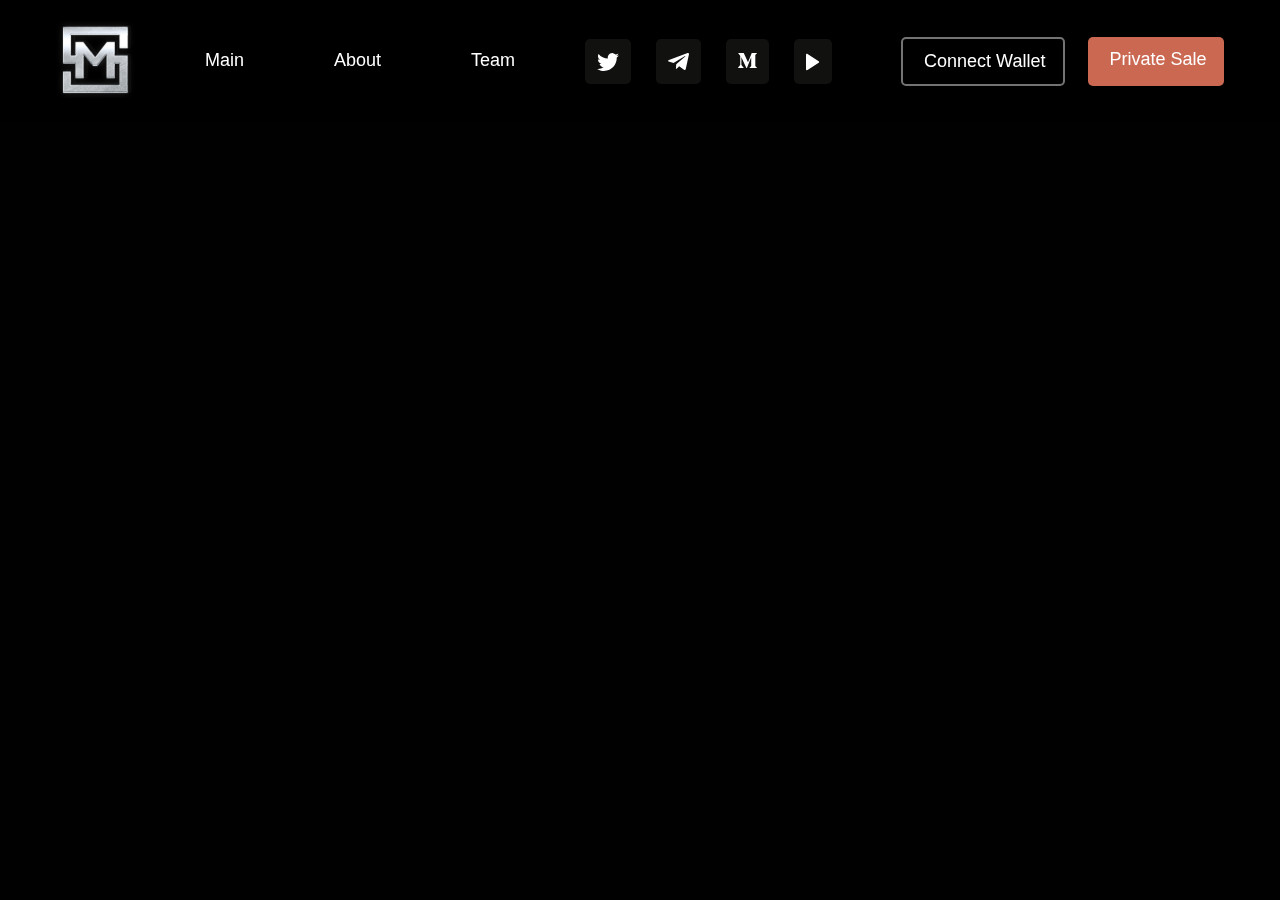
==== pages/sale.html @ 18396206 "second-section-finished" ====
<!DOCTYPE html>
<html lang='en'>
    <head>
        <meta charset='UTF-8'>
        <meta http-equiv='X-UA-Compatible' ,content='IE=edge'>
        <meta name='viewport' content='width=device-width, initial-scale=1.0'>
        <link rel='stylesheet' href='../css/main.css'>
        <link rel='apple-touch-icon' sizes='180x180' href='../img/favicon/apple-touch-icon.png'>
        <link rel='icon' type='image/png' sizes='32x32' href='../img/favicon/favicon-32x32.png'>
        <link rel='icon' type='image/png' sizes='16x16' href='../img/favicon/favicon-16x16.png'>
        <link rel='manifest' href='../img/favicon/site.webmanifest'>
        <link rel='mask-icon' href='../img/favicon/safari-pinned-tab.svg' color='#5bbad5'>
        <meta name='msapplication-TileColor' content='#2b5797'>
        <meta name='theme-color' content='#ffffff'>
        <link rel='preconnect' href='https://fonts.googleapis.com'>
        <link rel='preconnect' href='https://fonts.gstatic.com' crossorigin>
        <title>Webmaster</title>
    </head>

    <body>


        <div class="nav_wrapper ">
            <nav class="container">
                <div class="logo">
                    <img src="../img/Header/logo.svg" alt="">
                </div>
                <div class="links">
                    <a href="../index.html">Main</a>
                    <a href="#">About</a>
                    <a href="team.html">Team</a>
                </div>
        
        
                <div class="followers">
                    <div class="followers_item">
                        <img class="hover_hidden" src="../img/Header/twitter.svg" alt="">
                        <img class="hover_block" src="../img/Header/twitter_gold.svg" alt="">
                    </div>
                    <div class="followers_item">
                        <img class="hover_hidden" src="../img/Header/telegram.svg" alt="">
                        <img class="hover_block" src="img/Header/telegram_gold.svg" alt="">
                    </div>
                    <div class="followers_item">
                        <img class="hover_hidden" src="../img/Header/m_icon.svg" alt="">
                        <img class="hover_block" src="../img/Header/m_icon_gold.svg" alt="">
                    </div>
                    <div class="followers_item">
                        <img class="hover_hidden" src="../img/Header/youtube.svg" alt="">
                        <img class="hover_block" src="../img/Header/youtube_gold.svg" alt="">
                    </div>
                </div>
                <div class="buttons">
                    <div class="btn1 btn">Connect Wallet</div>
                    <div class="btn2 btn">Private Sale</div>
                </div>
            </nav>
            <div class="links_mobile">
                <a href="../index.html">Main</a>
                <a href="#">About</a>
                <a href="team.html">Team</a>
            </div>
        </div>






        <script src='../js/script.js'></script>
    </body>
</html>
---- css/main.css ----
@charset "UTF-8";
@media (max-width: 439.98px) {
  .followers {
    -webkit-box-ordinal-group: 1 !important;
        -ms-flex-order: 0 !important;
            order: 0 !important;
  }
  .buttons {
    -webkit-box-ordinal-group: 2 !important;
        -ms-flex-order: 1 !important;
            order: 1 !important;
    width: 100%;
  }
  .buttons .btn {
    width: 100%;
  }
  nav {
    gap: 5px;
    -ms-flex-wrap: wrap !important;
        flex-wrap: wrap !important;
    -webkit-box-pack: center !important;
        -ms-flex-pack: center !important;
            justify-content: center !important;
  }
  nav .buttons .btn {
    font-size: 18px !important;
  }
  .followers .followers_item {
    width: auto !important;
    height: auto !important;
  }
  .logo {
    width: 59px !important;
    margin-right: 5%;
    height: auto !important;
  }
  .nav_wrapper {
    background: none !important;
    -webkit-backdrop-filter: none !important;
    backdrop-filter: none !important;
  }
  header {
    background: url(../img/Header/mobile_intro.png) !important;
    background-repeat: no-repeat !important;
    background-size: cover;
    background-position: center;
    -webkit-box-shadow: none !important;
            box-shadow: none !important;
  }
}
@media (max-height: 799.98px) {
  header {
    height: 400vh !important;
  }
}
@media (min-width: 320px) and (max-width: 575.98px) {
  nav {
    padding: 0 15px !important;
  }
  nav .logo {
    width: 38px;
    height: 42px;
    min-width: 38px;
    min-height: 42px;
    -webkit-box-ordinal-group: 0;
        -ms-flex-order: -1;
            order: -1;
  }
  nav .logo img {
    width: 100%;
    height: 100%;
  }
  nav .followers {
    -webkit-box-ordinal-group: 2;
        -ms-flex-order: 1;
            order: 1;
    gap: 10px !important;
  }
  nav .buttons {
    -webkit-box-ordinal-group: 1;
        -ms-flex-order: 0;
            order: 0;
    gap: 5px !important;
  }
  nav .buttons .btn {
    font-size: 12px;
    padding: 6px 3px 6px 6px !important;
  }
  .links_mobile {
    margin-top: 13px;
    padding: 14px 0 0;
    -ms-flex-pack: distribute;
        justify-content: space-around;
  }
  .links_mobile a {
    font-size: 25px !important;
  }
  .links_mobile a::after {
    margin-top: 12px !important;
  }
  .header_info_wrapper {
    text-align: center !important;
    margin-top: 61px !important;
    padding: 0 23px;
  }
  .header_info_wrapper .header_info_title {
    max-width: 545px;
    margin: auto;
  }
  .header_info_wrapper .header_info_title img {
    width: 100%;
  }
  .header_info_wrapper .header_info_btns {
    -webkit-box-pack: center;
        -ms-flex-pack: center;
            justify-content: center;
    -ms-flex-wrap: wrap;
        flex-wrap: wrap;
    gap: 15px;
  }
  .header_info_wrapper .header_info_btns .buttons {
    width: 100%;
  }
  .header_info_wrapper .header_info_btns .buttons .btn1 {
    padding: 9px 18px 10px 21px;
    width: 100%;
  }
  .header_info_wrapper .header_info_btns .product {
    display: -webkit-box;
    display: -ms-flexbox;
    display: flex;
    -webkit-box-pack: center;
        -ms-flex-pack: center;
            justify-content: center;
    width: 100%;
  }
  .personal_icon {
    display: -webkit-inline-box;
    display: -ms-inline-flexbox;
    display: inline-flex;
    -webkit-box-orient: vertical;
    -webkit-box-direction: normal;
        -ms-flex-direction: column;
            flex-direction: column;
    font-size: 16px !important;
    gap: 20px;
  }
  .personal_icon li {
    display: -webkit-inline-box;
    display: -ms-inline-flexbox;
    display: inline-flex;
    -webkit-box-align: start !important;
        -ms-flex-align: start !important;
            align-items: flex-start !important;
    gap: 19px;
    text-align: left;
  }
}
@media (min-width: 576px) and (max-width: 767.98px) {
  nav {
    padding: 0 15px !important;
    -ms-flex-pack: distribute !important;
        justify-content: space-around !important;
  }
  nav .logo {
    width: 38px;
    height: 42px;
    -webkit-box-ordinal-group: 0;
        -ms-flex-order: -1;
            order: -1;
  }
  nav .logo img {
    width: 100%;
    height: 100%;
  }
  nav .followers {
    -webkit-box-ordinal-group: 2 !important;
        -ms-flex-order: 1 !important;
            order: 1 !important;
    gap: 0 !important;
  }
  nav .buttons {
    -webkit-box-ordinal-group: 1 !important;
        -ms-flex-order: 0 !important;
            order: 0 !important;
  }
  nav .buttons .btn {
    padding: 6px 3px 6px 6px !important;
  }
  .links_mobile {
    margin-top: 13px;
    padding: 14px 0 0;
    -ms-flex-pack: distribute;
        justify-content: space-around;
  }
  .links_mobile a {
    font-size: 25px !important;
  }
  .links_mobile a::after {
    margin-top: 12px !important;
  }
  .header_info_wrapper {
    text-align: center !important;
    margin-top: 61px !important;
    padding: 0 23px;
  }
  .header_info_wrapper .header_info_title {
    max-width: 545px;
    margin: auto;
  }
  .header_info_wrapper .header_info_title img {
    width: 100%;
  }
  .header_info_wrapper .header_info_btns {
    -webkit-box-pack: center;
        -ms-flex-pack: center;
            justify-content: center;
  }
  .personal_icon {
    display: -webkit-inline-box;
    display: -ms-inline-flexbox;
    display: inline-flex;
    -webkit-box-orient: vertical;
    -webkit-box-direction: normal;
        -ms-flex-direction: column;
            flex-direction: column;
  }
  .personal_icon li {
    list-style: none;
    /* justify-content: center; */
    display: -webkit-inline-box;
    display: -ms-inline-flexbox;
    display: inline-flex;
    -webkit-box-align: center;
        -ms-flex-align: center;
            align-items: center;
    gap: 19px;
  }
}
@media (min-width: 768px) and (max-width: 991.98px) {
  nav {
    padding: 0 3% !important;
  }
  nav .logo {
    -webkit-box-ordinal-group: 0;
        -ms-flex-order: -1;
            order: -1;
  }
  nav .followers {
    -webkit-box-ordinal-group: 2 !important;
        -ms-flex-order: 1 !important;
            order: 1 !important;
  }
  nav .buttons {
    -webkit-box-ordinal-group: 1 !important;
        -ms-flex-order: 0 !important;
            order: 0 !important;
  }
  .links_mobile {
    margin-top: 13px;
    padding: 14px 0 0;
    -ms-flex-pack: distribute;
        justify-content: space-around;
  }
  .links_mobile a {
    font-size: 25px !important;
  }
  .links_mobile a::after {
    margin-top: 12px !important;
  }
  .header_info_wrapper {
    text-align: center !important;
    margin-top: 61px !important;
  }
  .header_info_wrapper .header_info_title {
    max-width: 545px;
    margin: auto;
  }
  .header_info_wrapper .header_info_title img {
    width: 100%;
  }
  .header_info_wrapper .header_info_btns {
    -webkit-box-pack: center;
        -ms-flex-pack: center;
            justify-content: center;
  }
  .personal_icon {
    display: -webkit-inline-box;
    display: -ms-inline-flexbox;
    display: inline-flex;
    -webkit-box-orient: vertical;
    -webkit-box-direction: normal;
        -ms-flex-direction: column;
            flex-direction: column;
  }
  .personal_icon li {
    list-style: none;
    /* justify-content: center; */
    display: -webkit-inline-box;
    display: -ms-inline-flexbox;
    display: inline-flex;
    -webkit-box-align: center;
        -ms-flex-align: center;
            align-items: center;
    gap: 19px;
  }
}
@media (min-width: 992px) and (max-width: 1199.98px) {
  nav {
    padding: 0 3% !important;
  }
  .links {
    display: -webkit-box !important;
    display: -ms-flexbox !important;
    display: flex !important;
    gap: 40px;
  }
  .links_mobile {
    display: none !important;
  }
  .links_mobile {
    border: none !important;
  }
  .header_info_wrapper {
    text-align: center !important;
  }
  .header_info_wrapper .header_info_btns {
    -webkit-box-pack: center;
        -ms-flex-pack: center;
            justify-content: center;
  }
  .personal_icon {
    display: -webkit-inline-box;
    display: -ms-inline-flexbox;
    display: inline-flex;
    -webkit-box-orient: vertical;
    -webkit-box-direction: normal;
        -ms-flex-direction: column;
            flex-direction: column;
  }
  .personal_icon li {
    list-style: none;
    /* justify-content: center; */
    display: -webkit-inline-box;
    display: -ms-inline-flexbox;
    display: inline-flex;
    -webkit-box-align: center;
        -ms-flex-align: center;
            align-items: center;
    gap: 19px;
  }
}
@media (min-width: 1200px) and (max-width: 1399.98px) {
  .links {
    display: -webkit-box !important;
    display: -ms-flexbox !important;
    display: flex !important;
    gap: 90px;
  }
  .links_mobile {
    display: none !important;
  }
  .links_mobile {
    border: none !important;
  }
}
@media (min-width: 1400px) {
  .links {
    display: -webkit-box !important;
    display: -ms-flexbox !important;
    display: flex !important;
    gap: 90px;
  }
  .links_mobile {
    display: none !important;
  }
  .links_mobile {
    border: none !important;
  }
}
@media (min-width: 320px) and (max-width: 575.98px) {
  .first_video_wrapper {
    padding: 0 5%;
  }
  .first_video_title_icons {
    -ms-flex-wrap: wrap;
        flex-wrap: wrap;
    gap: 100px;
  }
}
@media (min-width: 576px) and (max-width: 767.98px) {
  .first_video_wrapper {
    padding: 0 5%;
  }
  .first_video_title_icons {
    -ms-flex-wrap: wrap;
        flex-wrap: wrap;
    gap: 100px;
  }
}
@media (min-width: 768px) and (max-width: 991.98px) {
  .first_video_wrapper {
    padding: 0 5%;
  }
}
@media (min-width: 992px) and (max-width: 1199.98px) {
  .first_video_wrapper {
    padding: 0 5%;
  }
}
html,
body,
div,
span,
applet,
object,
iframe,
h1,
h2,
h3,
h4,
h5,
h6,
p,
blockquote,
pre,
a,
abbr,
acronym,
address,
big,
cite,
code,
del,
dfn,
em,
img,
ins,
kbd,
q,
s,
samp,
small,
strike,
strong,
sub,
sup,
tt,
var,
b,
u,
i,
center,
dl,
dt,
dd,
ol,
ul,
li,
fieldset,
form,
label,
legend,
table,
caption,
tbody,
tfoot,
thead,
tr,
th,
td,
article,
aside,
canvas,
details,
embed,
figure,
figcaption,
footer,
header,
hgroup,
menu,
nav,
output,
ruby,
section,
summary,
time,
mark,
audio,
video {
  margin: 0;
  padding: 0;
  border: 0;
  font-size: 100%;
  font: inherit;
  vertical-align: baseline;
}

/* HTML5 display-role reset for older browsers */
article,
aside,
details,
figcaption,
figure,
footer,
header,
hgroup,
menu,
nav,
section {
  display: block;
}

ol,
ul {
  list-style: none;
}

blockquote,
q {
  quotes: none;
}

blockquote:before,
blockquote:after,
q:before,
q:after {
  content: "";
  content: none;
}

table {
  border-collapse: collapse;
  border-spacing: 0;
}

* {
  -webkit-box-sizing: border-box;
          box-sizing: border-box;
}

body {
  line-height: 1;
  font-family: "Jost", sans-serif;
  background: #010101;
}

.container {
  width: 100%;
  max-width: 1169px;
  margin: auto;
}

header {
  background-image: url(../img/Header/intro_bg.png);
  background-repeat: no-repeat;
  background-size: cover;
  background-position: center;
  height: 110vh;
  max-height: 1080px;
  position: relative;
  -webkit-box-shadow: 0px -130px 100px 250px rgba(0, 0, 0, 0.91) inset;
          box-shadow: 0px -130px 100px 250px rgba(0, 0, 0, 0.91) inset;
}

.nav_wrapper {
  background: -webkit-gradient(linear, left bottom, left top, color-stop(25.63%, rgba(0, 0, 0, 0.47)), color-stop(117.23%, rgba(0, 0, 0, 0)));
  background: linear-gradient(0deg, rgba(0, 0, 0, 0.47) 25.63%, rgba(0, 0, 0, 0) 117.23%);
  -webkit-backdrop-filter: blur(12px);
  backdrop-filter: blur(12px);
  padding: 21px 0;
  width: 100%;
}

nav {
  display: -webkit-box;
  display: -ms-flexbox;
  display: flex;
  -webkit-box-align: center;
      -ms-flex-align: center;
          align-items: center;
  -webkit-box-pack: justify;
      -ms-flex-pack: justify;
          justify-content: space-between;
}

.followers_item {
  padding: 14px 12px 10px;
  background: #111110;
  border-radius: 5px;
  -webkit-transition: 0.25s;
  transition: 0.25s;
  cursor: pointer;
}
.followers_item .hover_block {
  display: none;
}
.followers_item:hover {
  background: #fff;
}
.followers_item:hover .hover_hidden {
  display: none;
}
.followers_item:hover .hover_block {
  display: block;
}

.followers {
  display: -webkit-box;
  display: -ms-flexbox;
  display: flex;
  gap: 25px;
}

.buttons {
  display: -webkit-box;
  display: -ms-flexbox;
  display: flex;
  gap: 23px;
}
.buttons .btn {
  font-weight: 500;
  font-size: 18px;
  line-height: 26px;
  color: #ffffff;
  text-align: center;
  cursor: pointer;
  padding: 9px 18px 10px 21px;
}
.buttons .btn1 {
  border: 2px solid rgba(255, 255, 255, 0.45);
  border-radius: 5px;
  -webkit-transition: 0.5s;
  transition: 0.5s;
}
.buttons .btn1:hover {
  border: 2px solid rgb(255, 255, 255);
  color: rgba(255, 255, 255, 0.9);
}
.buttons .btn2 {
  background: #ca6852;
  border-radius: 5px;
  -webkit-transition: 0.5s;
  transition: 0.5s;
}
.buttons .btn2:hover {
  background: #935243;
}

.links a,
.links_mobile a {
  text-decoration: none; /*Убираем стандартное подчёркивание ссылки если оно ещё не убрано*/
  display: inline-block; /*делаем чтобы наша ссылка из строчного элемента превратилась в строчно-блочный*/
  line-height: 1; /*Задаём высоту строки (можно в пикселях)*/
  font-weight: 500;
  font-size: 18px;
  line-height: 26px;
  color: #ffffff;
  cursor: pointer;
}
.links a::after,
.links_mobile a::after {
  display: block; /*превращаем его в блочный элемент*/
  content: ""; /*контента в данном блоке не будет поэтому в кавычках ничего не ставим*/
  height: 3px; /*задаём высоту линии*/
  width: 0%; /*задаём начальную ширину элемента (линии)*/
  background: rgba(255, 255, 255, 0.61);
  border-radius: 16px; /*цвет фона элемента*/
  -webkit-transition: width 0.2s ease-in-out;
  transition: width 0.2s ease-in-out; /*данное свойство отвечает за плавное изменение ширины. Здесь можно задать время анимации в секундах (в данном случае задано 0.4 секунды)*/
}
.links a:hover::after,
.links_mobile a:hover::after {
  width: 100%;
}
.links a:hover,
.links_mobile a:hover {
  color: goldenrod;
  -webkit-transition: 0.5s;
  transition: 0.5s;
}

.links {
  display: none;
}

.links_mobile {
  display: -webkit-box;
  display: -ms-flexbox;
  display: flex;
  border-top: 1px solid #4b4948;
}

.header_wrapper {
  z-index: 11;
}

.header_info_wrapper {
  text-align: left;
  margin-top: 232px;
}
.header_info_wrapper ul {
  font-weight: 600;
  font-size: 27.8383px;
  line-height: 196.5%;
  text-transform: uppercase;
  color: rgba(255, 255, 255, 0.68);
  margin: 48px 0;
}

.d_flex {
  display: -webkit-box;
  display: -ms-flexbox;
  display: flex;
}

.personal_icon li {
  list-style: none;
  display: -webkit-box;
  display: -ms-flexbox;
  display: flex;
  -webkit-box-align: center;
      -ms-flex-align: center;
          align-items: center;
  gap: 19px;
}
.personal_icon li::before {
  content: "";
  width: 34px;
  height: 34px;
  display: inline-block;
  background: url(../img/Header/icon_crosshair.svg);
}

.header_info_btns {
  display: -webkit-box;
  display: -ms-flexbox;
  display: flex;
  gap: 45px;
  -webkit-box-pack: start;
      -ms-flex-pack: start;
          justify-content: start;
}
.header_info_btns .btn1 {
  padding-right: 60px;
  padding-left: 60px;
  font-weight: 700;
  font-size: 22.2603px;
  line-height: 32px;
  text-transform: uppercase;
  color: #c4c4c4;
}
.header_info_btns .product {
  width: 265px;
  padding: 9px;
  font-weight: 700;
  font-size: 22px;
  line-height: 32px;
  color: #774200;
}

.product {
  border-radius: 7.15189px;
  border: 1.78082px solid #fff61b;
  -webkit-box-shadow: 0px 3px 100px -28px rgba(255, 246, 27, 0.7);
          box-shadow: 0px 3px 100px -28px rgba(255, 246, 27, 0.7);
  overflow-x: hidden;
  position: relative;
  background: -webkit-gradient(linear, left top, left bottom, from(#ffa12a), to(#feef6d));
  background: linear-gradient(180deg, #ffa12a 0%, #feef6d 100%);
  float: left;
  -webkit-box-shadow: -6px -4px 46px 12px rgba(255, 161, 42, 0.6);
          box-shadow: -6px -4px 46px 12px rgba(255, 161, 42, 0.6);
}
.product img {
  display: block;
  position: relative;
}
.product .prodact_text {
  font-weight: 700;
  text-transform: uppercase;
  text-align: center;
  -webkit-transition: 0.5s;
  transition: 0.5s;
  color: #774200;
}
@-webkit-keyframes barberpole {
  from {
    background-position: 0 0;
  }
  to {
    background-position: 10000px 30px;
  }
}
@keyframes barberpole {
  from {
    background-position: 0 0;
  }
  to {
    background-position: 10000px 30px;
  }
}
.product:hover .product-hover {
  -webkit-animation: barberpole 180s linear infinite;
  animation: barberpole 180s linear infinite;
  -webkit-animation-direction: alternate;
  animation-direction: alternate;
}

.product-hover {
  position: absolute;
  top: 0;
  left: 0;
  right: 0;
  cursor: pointer;
  bottom: 0;
  opacity: 1;
  -webkit-transition: opacity 0.3s ease;
  transition: opacity 0.3s ease;
  background-size: 100px 100px;
  background-image: linear-gradient(-45deg, rgba(0, 0, 0, 0.07) 25%, transparent 25%, transparent 50%, rgba(0, 0, 0, 0.07) 50%, rgba(0, 0, 0, 0.07) 75%, transparent 75%);
}

.first_video {
  background: linear-gradient(180.41deg, #000000 4.14%, rgba(0, 0, 0, 0.26) 19.52%, rgba(0, 0, 0, 0) 49.74%, rgba(0, 0, 0, 0) 76.71%, rgba(0, 0, 0, 0) 94.41%), linear-gradient(90.11deg, rgba(0, 0, 0, 0.9) 1.75%, rgba(0, 0, 0, 0.234) 18.47%, rgba(0, 0, 0, 0) 51.34%, rgba(0, 0, 0, 0.234) 80.65%, rgba(0, 0, 0, 0.9) 99.9%), url(../img/Second_section/background.png);
}

.first_video_title_icons {
  -webkit-box-align: center;
      -ms-flex-align: center;
          align-items: center;
  -ms-flex-pack: distribute;
      justify-content: space-around;
}

.first_video_title_icon_item {
  text-align: center;
}
.first_video_title_icon_item .first_video_title_icon_item_title {
  font-weight: 600;
  font-size: 30px;
  line-height: 196.5%;
  text-transform: uppercase;
  background: -webkit-gradient(linear, left top, left bottom, from(#FFA12A), to(#FEEF6D)), rgba(255, 255, 255, 0.68);
  background: linear-gradient(180deg, #FFA12A 0%, #FEEF6D 100%), rgba(255, 255, 255, 0.68);
  -webkit-background-clip: text;
  -webkit-text-fill-color: transparent;
  background-clip: text;
  text-fill-color: transparent;
}

.first_video_img {
  margin-top: 40px;
}
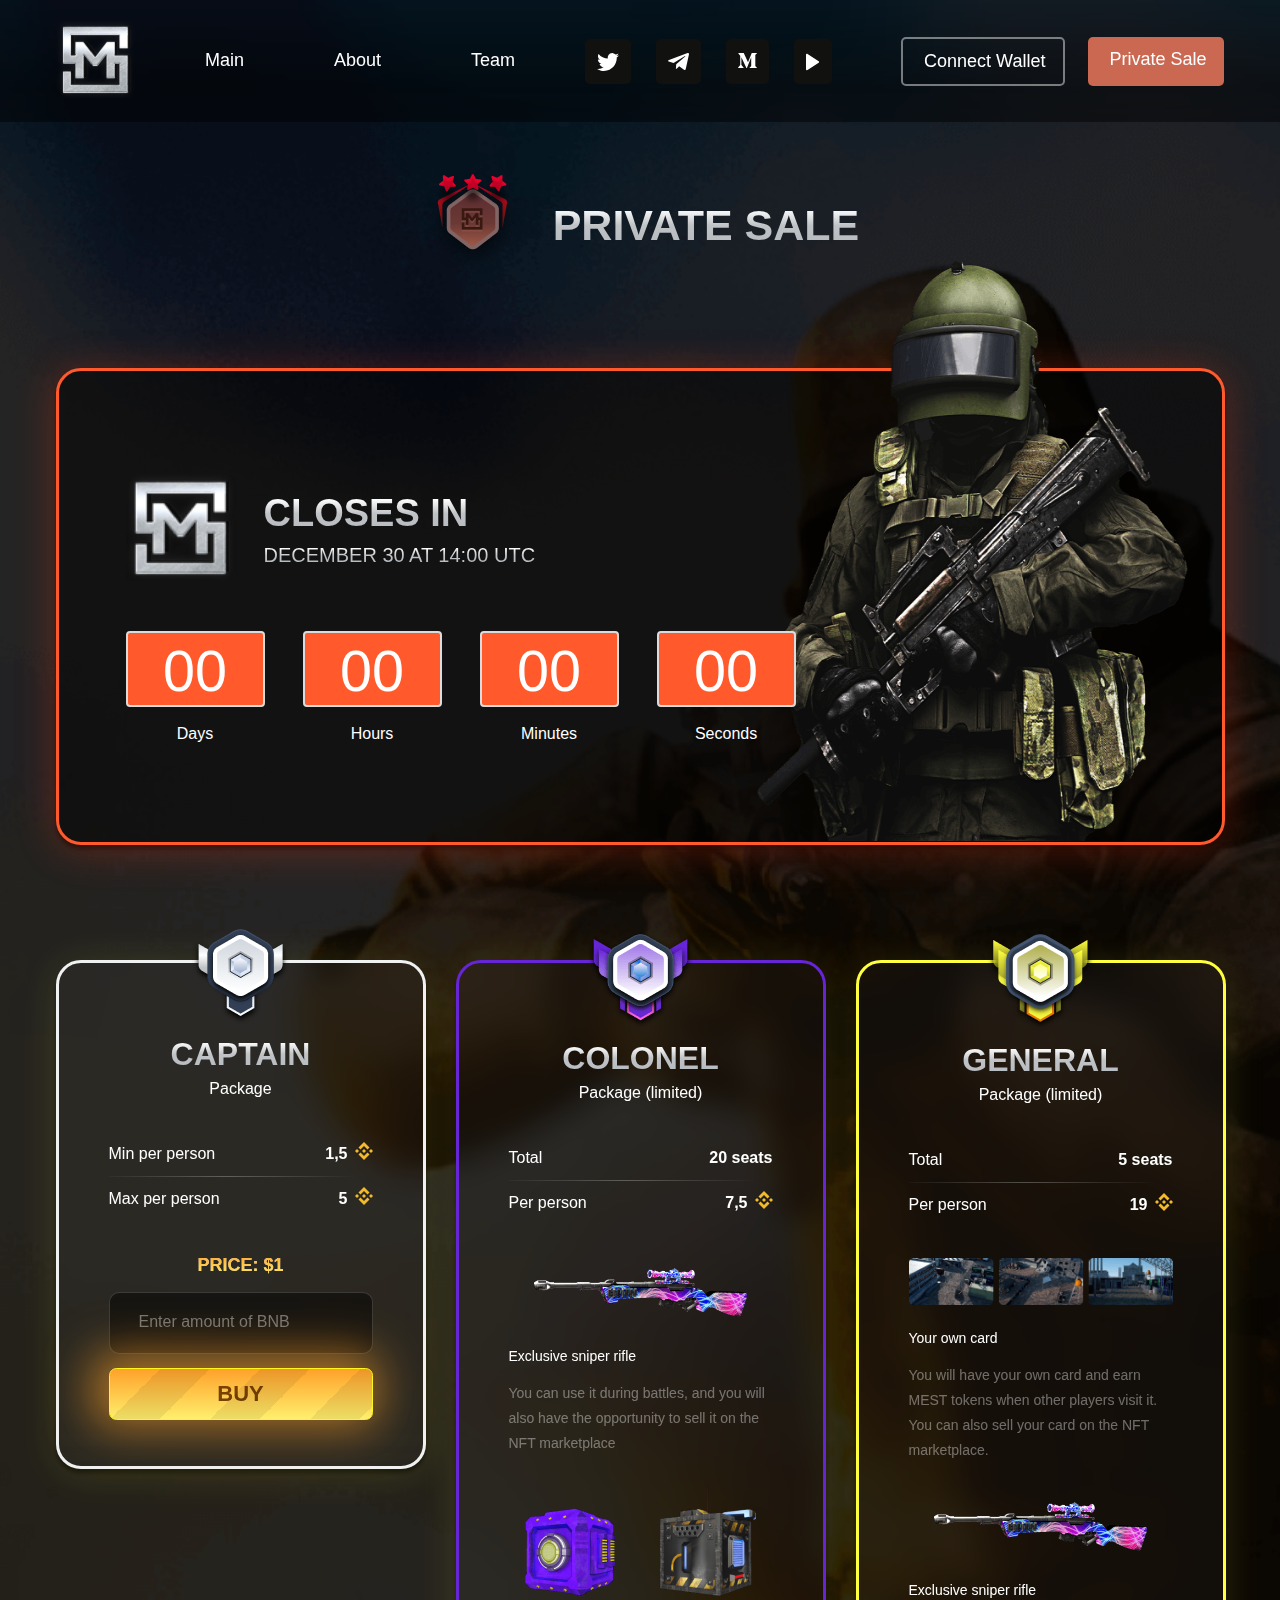
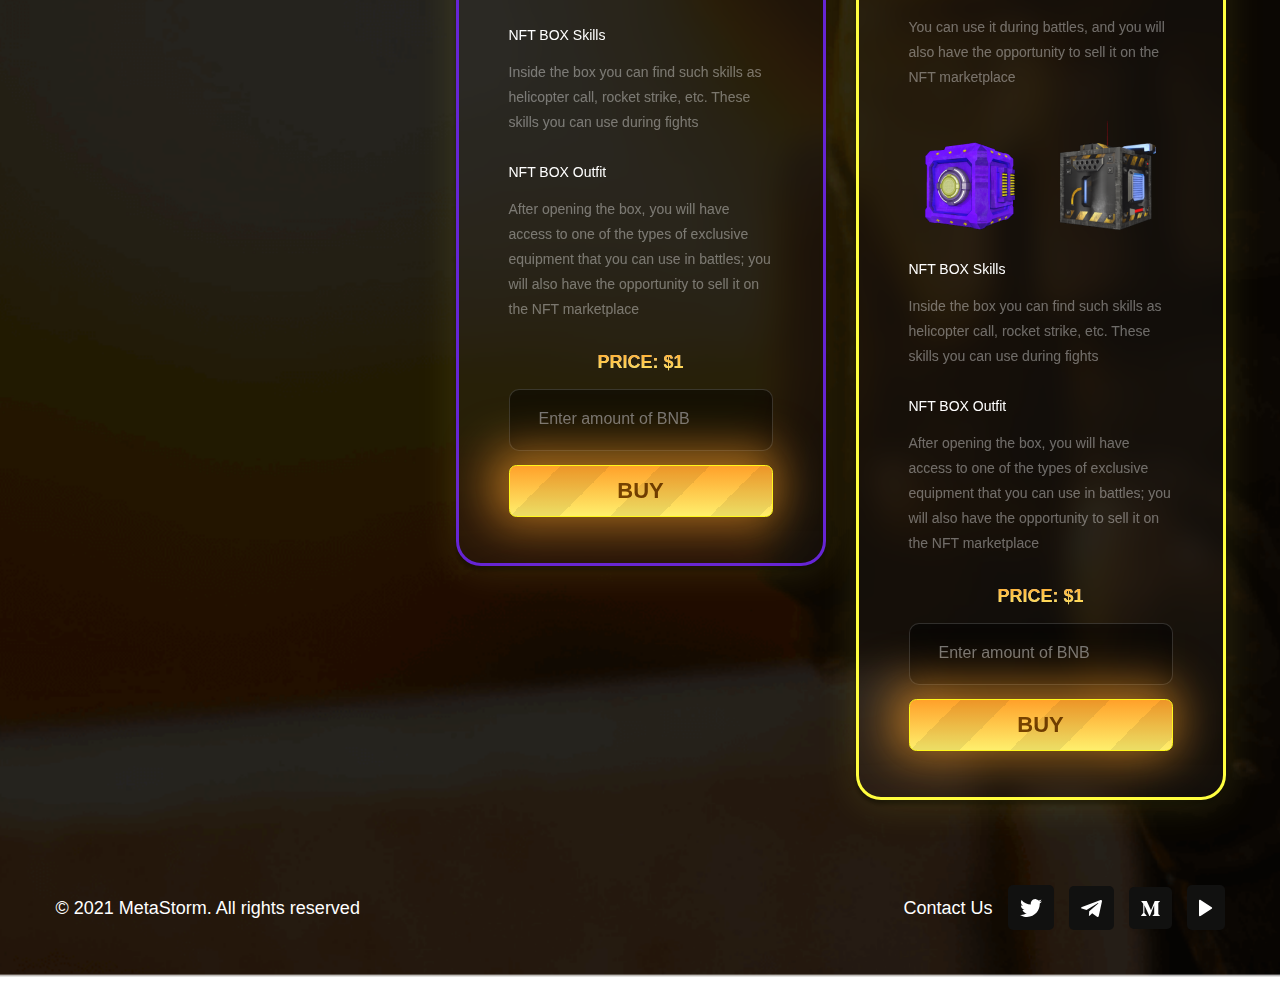
==== commit 3b922d4c: "penultimate download" ====
--- a/pages/sale.html
+++ b/pages/sale.html
@@ -1,72 +1,338 @@
 <!DOCTYPE html>
 <html lang='en'>
-    <head>
-        <meta charset='UTF-8'>
-        <meta http-equiv='X-UA-Compatible' ,content='IE=edge'>
-        <meta name='viewport' content='width=device-width, initial-scale=1.0'>
-        <link rel='stylesheet' href='../css/main.css'>
-        <link rel='apple-touch-icon' sizes='180x180' href='../img/favicon/apple-touch-icon.png'>
-        <link rel='icon' type='image/png' sizes='32x32' href='../img/favicon/favicon-32x32.png'>
-        <link rel='icon' type='image/png' sizes='16x16' href='../img/favicon/favicon-16x16.png'>
-        <link rel='manifest' href='../img/favicon/site.webmanifest'>
-        <link rel='mask-icon' href='../img/favicon/safari-pinned-tab.svg' color='#5bbad5'>
-        <meta name='msapplication-TileColor' content='#2b5797'>
-        <meta name='theme-color' content='#ffffff'>
-        <link rel='preconnect' href='https://fonts.googleapis.com'>
-        <link rel='preconnect' href='https://fonts.gstatic.com' crossorigin>
-        <title>Webmaster</title>
-    </head>
-
-    <body>
-
-
-        <div class="nav_wrapper ">
-            <nav class="container">
-                <div class="logo">
-                    <img src="../img/Header/logo.svg" alt="">
-                </div>
-                <div class="links">
-                    <a href="../index.html">Main</a>
-                    <a href="#">About</a>
-                    <a href="team.html">Team</a>
-                </div>
-        
-        
-                <div class="followers">
-                    <div class="followers_item">
-                        <img class="hover_hidden" src="../img/Header/twitter.svg" alt="">
-                        <img class="hover_block" src="../img/Header/twitter_gold.svg" alt="">
-                    </div>
-                    <div class="followers_item">
-                        <img class="hover_hidden" src="../img/Header/telegram.svg" alt="">
-                        <img class="hover_block" src="img/Header/telegram_gold.svg" alt="">
-                    </div>
-                    <div class="followers_item">
-                        <img class="hover_hidden" src="../img/Header/m_icon.svg" alt="">
-                        <img class="hover_block" src="../img/Header/m_icon_gold.svg" alt="">
-                    </div>
-                    <div class="followers_item">
-                        <img class="hover_hidden" src="../img/Header/youtube.svg" alt="">
-                        <img class="hover_block" src="../img/Header/youtube_gold.svg" alt="">
-                    </div>
-                </div>
-                <div class="buttons">
-                    <div class="btn1 btn">Connect Wallet</div>
-                    <div class="btn2 btn">Private Sale</div>
-                </div>
-            </nav>
-            <div class="links_mobile">
+
+<head>
+    <meta charset='UTF-8'>
+    <meta http-equiv='X-UA-Compatible' ,content='IE=edge'>
+    <meta name='viewport' content='width=device-width, initial-scale=1.0'>
+    <link rel='stylesheet' href='../css/main.css'>
+    <link rel='apple-touch-icon' sizes='180x180' href='../img/favicon/apple-touch-icon.png'>
+    <link rel='icon' type='image/png' sizes='32x32' href='../img/favicon/favicon-32x32.png'>
+    <link rel='icon' type='image/png' sizes='16x16' href='../img/favicon/favicon-16x16.png'>
+    <link rel='manifest' href='../img/favicon/site.webmanifest'>
+    <link rel='mask-icon' href='../img/favicon/safari-pinned-tab.svg' color='#5bbad5'>
+    <meta name='msapplication-TileColor' content='#2b5797'>
+    <meta name='theme-color' content='#ffffff'>
+    <link rel='preconnect' href='https://fonts.googleapis.com'>
+    <link rel='preconnect' href='https://fonts.gstatic.com' crossorigin>
+    <title>Webmaster</title>
+</head>
+
+<body class="private_sale_body">
+
+
+    <div class="nav_wrapper ">
+        <nav class="container">
+            <div class="logo">
+                <img src="../img/Header/logo.svg" alt="">
+            </div>
+            <div class="links">
                 <a href="../index.html">Main</a>
                 <a href="#">About</a>
                 <a href="team.html">Team</a>
             </div>
-        </div>
-
-
-
-
-
-
-        <script src='../js/script.js'></script>
-    </body>
+
+
+            <div class="followers">
+                <div class="followers_item">
+                    <img class="hover_hidden" src="../img/Header/twitter.svg" alt="">
+                    <img class="hover_block" src="../img/Header/twitter_gold.svg" alt="">
+                </div>
+                <div class="followers_item">
+                    <img class="hover_hidden" src="../img/Header/telegram.svg" alt="">
+                    <img class="hover_block" src="../img/Header/telegram_gold.svg" alt="">
+                </div>
+                <div class="followers_item">
+                    <img class="hover_hidden" src="../img/Header/m_icon.svg" alt="">
+                    <img class="hover_block" src="../img/Header/m_icon_gold.svg" alt="">
+                </div>
+                <div class="followers_item">
+                    <img class="hover_hidden" src="../img/Header/youtube.svg" alt="">
+                    <img class="hover_block" src="../img/Header/youtube_gold.svg" alt="">
+                </div>
+            </div>
+            <div class="buttons">
+                <div class="btn1 btn">Connect Wallet</div>
+                <div class="btn2 btn">Private Sale</div>
+            </div>
+        </nav>
+        <div class="links_mobile">
+            <a href="../index.html">Main</a>
+            <a href="#">About</a>
+            <a href="team.html">Team</a>
+        </div>
+    </div>
+    <div class="full_team_logo_wrapper d_flex">
+        <div class="full_team_logo dnone">
+            <img src="../img/Page_Team/team_logo.png" alt="">
+        </div>
+        <div class="seventh_section_item_title">Private Sale</div>
+    </div>
+    <section class="timer_container container">
+        <div class="timer_wrapper container">
+            <div class="timer_info_wrapper" >
+                <div class="timer_info d_flex">
+                    <div class="timer_info_img">
+                        <img width="100%" src="../img/9_Part/vector.png" alt="">
+                    </div>
+                    <div class="timer_info_text">
+                        <div class="timer_info_text_title">Closes in</div>
+                        <div class="timer_info_text_subtitle">December 30 at 14:00 UTC</div>
+                    </div>
+                </div>
+                <div class="timer">
+                    <div class="timer__items">
+                        <div class="timer_item_container">
+                            <div class="timer__item timer__days" data-title="дней">987</div>
+                            <div class="timer__item_text">Days</div>
+                        </div>
+                        <div class="timer_item_container">
+                            <div class="timer__item timer__hours" data-title="часа">03</div>
+                            <div class="timer__item_text">Hours</div>
+                        </div>
+                        <div class="timer_item_container">
+                            <div class="timer__item timer__minutes" data-title="минут">39</div>
+                            <div class="timer__item_text">Minutes</div>
+                        </div>
+                        <div class="timer_item_container">
+                            <div class="timer__item timer__seconds" data-title="секунд">12</div>
+                            <div class="timer__item_text">Seconds</div>
+                        </div>
+                    </div>
+                </div>
+            </div>
+            <img class="big_img_solder dnone" src="../img/Page_Private_Sale/solder.png" alt="">
+            <img width="100%" class="m_img" src="../img/Page_Private_Sale/solder.png" alt="">
+        </div>
+    </section>
+
+    <section class="services">
+        <div class="services_wrapper container">
+            <div class="services_items d_flex">
+                <div class="services_item">
+                    <div class="services_item_container">
+                        <div class="services_item_logo">
+                            <img src="../img/Page_Private_Sale/Captain.png" alt="">
+                        </div>
+                        <div class="services_item_info">
+                            <div class="services_item_info_title">Captain</div>
+                            <div class="services_item_info_subtitle">Package </div>
+                        </div>
+                        <div class="services_item_services">
+                            <div class="services_item_services_item">
+                                <div class="services_item_services_item_text">Min per person</div>
+                                <div class="services_item_services_item_price_sum">
+                                    <span class="item_coin_text">1,5</span>
+                                    <span class="item_coin_img">
+                                        <img src="../img/Page_Private_Sale/item_coin.png" alt="">
+                                    </span>
+                                </div>
+                            </div>
+                            <div class="services_item_services_item">
+                                <div class="services_item_services_item_text">Max per person</div>
+                                <div class="services_item_services_item_price_sum">
+                                    <span class="item_coin_text">5</span>
+                                    <span class="item_coin_img">
+                                        <img src="../img/Page_Private_Sale/item_coin.png" alt="">
+                                    </span>
+                                </div>
+                            </div>
+                        </div>
+                        <div class="services_item_price">
+                            <div class="services_item_price_title">Price: $1</div>
+                            <input class="services_item_price_input" placeholder="Enter amount of BNB"></input>
+                            <div class="services_item_price_button">
+                                <div class="header_info_btns">
+                                    <div class="product">
+                                        <div class="product-hover"></div>
+                                        <div class="prodact_text">Buy</div>
+                                    </div>
+                                </div>
+                            </div>
+                        </div>
+                    </div>
+                </div>
+                <div class="services_item services_item_red">
+                    <div class="services_item_container">
+                        <div class="services_item_logo">
+                            <img src="../img/Page_Private_Sale/Colonel.png" alt="">
+                        </div>
+                        <div class="services_item_info">
+                            <div class="services_item_info_title">Colonel</div>
+                            <div class="services_item_info_subtitle">Package (limited)</div>
+                        </div>
+                        <div class="services_item_services">
+                            <div class="services_item_services_item">
+                                <div class="services_item_services_item_text">Total</div>
+                                <div class="services_item_services_item_price_sum">
+                                    <span class="item_coin_text">20 seats</span>
+                                    <!-- <span class="item_coin_img">
+                                        <img src="../img/Page_Private_Sale/item_coin.png" alt="">
+                                    </span> -->
+                                </div>
+                            </div>
+                            <div class="services_item_services_item">
+                                <div class="services_item_services_item_text">Per person</div>
+                                <div class="services_item_services_item_price_sum">
+                                    <span class="item_coin_text">7,5</span>
+                                    <span class="item_coin_img">
+                                        <img src="../img/Page_Private_Sale/item_coin.png" alt="">
+                                    </span>
+                                </div>
+                            </div>
+                        </div>
+                        <div class="services_item_desription">
+                            <div class="services_item_desription_img">
+                                <img src="../img/Page_Private_Sale/sniper_gun.png" alt="">
+                            </div>
+                            <div class="services_item_desription_title">Exclusive sniper rifle </div>
+                            <div class="services_item_desription_subtitle">You can use it during battles, and you will also have the opportunity to sell it on the NFT marketplace</div>
+                        </div>
+
+                        <div class="services_item_desription">
+                            <div class="services_item_desription_img_boxes">
+                                <div class="services_item_desription_img services_item_desription_first_box">
+                                    <img width="100%" src="../img/Page_Private_Sale/box_1.png" alt="">
+                                </div>
+                                <div class="services_item_desription_img ">
+                                    <img width="100%" src="../img/Page_Private_Sale/box_2.png" alt="">
+                                </div>
+                            </div>
+
+                            <div class="services_item_desription_title">NFT BOX Skills </div>
+                            <div class="services_item_desription_subtitle">Inside the box you can find such skills as helicopter call, rocket strike, etc. These skills you can use during fights</div>
+                        </div>
+
+                        <div class="services_item_desription">
+                            <div class="services_item_desription_title">NFT BOX Outfit</div>
+                            <div class="services_item_desription_subtitle">Аfter opening the box, you will have access to one of the types of exclusive equipment that you can use in battles; you will also have the opportunity to sell it on the NFT marketplace</div>
+                        </div>
+                        <div class="services_item_price">
+                            <div class="services_item_price_title">Price: $1</div>
+                            <input class="services_item_price_input" placeholder="Enter amount of BNB"></input>
+                            <div class="services_item_price_button">
+                                <div class="header_info_btns">
+                                    <div class="product">
+                                        <div class="product-hover"></div>
+                                        <div class="prodact_text">Buy</div>
+                                    </div>
+                                </div>
+                            </div>
+                        </div>
+                    </div>
+                </div>
+                <div class="services_item services_item_gold">
+                    <div class="services_item_container">
+                        <div class="services_item_logo">
+                            <img src="../img/Page_Private_Sale/General.png" alt="">
+                        </div>
+                        <div class="services_item_info">
+                            <div class="services_item_info_title">General</div>
+                            <div class="services_item_info_subtitle">Package (limited)</div>
+                        </div>
+                        <div class="services_item_services">
+                            <div class="services_item_services_item">
+                                <div class="services_item_services_item_text">Total</div>
+                                <div class="services_item_services_item_price_sum">
+                                    <span class="item_coin_text">5 seats</span>
+                                    <!-- <span class="item_coin_img">
+                                        <img src="../img/Page_Private_Sale/item_coin.png" alt="">
+                                    </span> -->
+                                </div>
+                            </div>
+                            <div class="services_item_services_item">
+                                <div class="services_item_services_item_text">Per person</div>
+                                <div class="services_item_services_item_price_sum">
+                                    <span class="item_coin_text">19</span>
+                                    <span class="item_coin_img">
+                                        <img src="../img/Page_Private_Sale/item_coin.png" alt="">
+                                    </span>
+                                </div>
+                            </div>
+                        </div>
+                        <div class="services_item_desription">
+                            <div class="services_item_desription_img map_img">
+                                <img width="100%" src="../img/Page_Private_Sale/map_img.png" alt="">
+                            </div>
+                            <div class="services_item_desription_title">Your own card</div>
+                            <div class="services_item_desription_subtitle">You will have your own card and earn MEST tokens when other players visit it. You can also sell your card on the NFT marketplace.</div>
+                        </div>
+                        <div class="services_item_desription">
+                            <div class="services_item_desription_img">
+                                <img src="../img/Page_Private_Sale/sniper_gun.png" alt="">
+                            </div>
+                            <div class="services_item_desription_title">Exclusive sniper rifle </div>
+                            <div class="services_item_desription_subtitle">You can use it during battles, and you will also have the opportunity to sell it on the NFT marketplace</div>
+                        </div>
+
+                        <div class="services_item_desription">
+                            <div class="services_item_desription_img_boxes">
+                                <div class="services_item_desription_img services_item_desription_first_box">
+                                    <img width="100%" src="../img/Page_Private_Sale/box_1.png" alt="">
+                                </div>
+                                <div class="services_item_desription_img ">
+                                    <img width="100%" src="../img/Page_Private_Sale/box_2.png" alt="">
+                                </div>
+                            </div>
+
+                            <div class="services_item_desription_title">NFT BOX Skills </div>
+                            <div class="services_item_desription_subtitle">Inside the box you can find such skills as helicopter call, rocket strike, etc. These skills you can use during fights</div>
+                        </div>
+
+                        <div class="services_item_desription">
+                            <div class="services_item_desription_title">NFT BOX Outfit</div>
+                            <div class="services_item_desription_subtitle">Аfter opening the box, you will have access to one of the types of exclusive equipment that you can use in battles; you will also have the opportunity to sell it on the NFT marketplace</div>
+                        </div>
+                        <div class="services_item_price">
+                            <div class="services_item_price_title">Price: $1</div>
+                            <input class="services_item_price_input" placeholder="Enter amount of BNB"></input>
+                            <div class="services_item_price_button">
+                                <div class="header_info_btns">
+                                    <div class="product">
+                                        <div class="product-hover"></div>
+                                        <div class="prodact_text">Buy</div>
+                                    </div>
+                                </div>
+                            </div>
+                        </div>
+                    </div>
+                </div>
+            </div>
+        </div>
+    </section>
+    <footer>
+        <div class="footer container">
+            <div class="footer_info">
+                © 2021 MetaStorm. All rights reserved
+            </div>
+
+            <div class="followers">
+                <div class="contactus">
+                    Contact Us
+                </div>
+                <div class="followers_item">
+                    <img class="hover_hidden" src="../img/Header/twitter.svg" alt="">
+                    <img class="hover_block" src="../img/Header/twitter_gold.svg" alt="">
+                </div>
+                <div class="followers_item">
+                    <img class="hover_hidden" src="../img/Header/telegram.svg" alt="">
+                    <img class="hover_block" src="../img/Header/telegram_gold.svg" alt="">
+                </div>
+                <div class="followers_item">
+                    <img class="hover_hidden" src="../img/Header/m_icon.svg" alt="">
+                    <img class="hover_block" src="../img/Header/m_icon_gold.svg" alt="">
+                </div>
+                <div class="followers_item">
+                    <img class="hover_hidden" src="../img/Header/youtube.svg" alt="">
+                    <img class="hover_block" src="../img/Header/youtube_gold.svg" alt="">
+                </div>
+            </div>
+        </div>
+    </footer>
+
+
+
+    <script src='../js/timer.js'></script>
+</body>
+
 </html>--- a/css/main.css
+++ b/css/main.css
@@ -46,11 +46,6 @@
     background-position: center;
     -webkit-box-shadow: none !important;
             box-shadow: none !important;
-  }
-}
-@media (max-height: 799.98px) {
-  header {
-    height: 400vh !important;
   }
 }
 @media (min-width: 320px) and (max-width: 575.98px) {
@@ -349,6 +344,9 @@
             align-items: center;
     gap: 19px;
   }
+  header {
+    margin-bottom: 10% !important;
+  }
 }
 @media (min-width: 1200px) and (max-width: 1399.98px) {
   .links {
@@ -363,6 +361,9 @@
   .links_mobile {
     border: none !important;
   }
+  header {
+    margin-bottom: 10% !important;
+  }
 }
 @media (min-width: 1400px) {
   .links {
@@ -377,6 +378,22 @@
   .links_mobile {
     border: none !important;
   }
+  header {
+    margin-bottom: 10% !important;
+  }
+}
+@media (max-width: 889.98px) {
+  .first_video_title_icons {
+    -ms-flex-wrap: wrap;
+        flex-wrap: wrap;
+    -webkit-box-pack: center !important;
+        -ms-flex-pack: center !important;
+            justify-content: center !important;
+    gap: 100px;
+  }
+  .first_video_title_icons .first_video_title_icon_item {
+    min-width: 200px;
+  }
 }
 @media (min-width: 320px) and (max-width: 575.98px) {
   .first_video_wrapper {
@@ -406,6 +423,1094 @@
 @media (min-width: 992px) and (max-width: 1199.98px) {
   .first_video_wrapper {
     padding: 0 5%;
+  }
+}
+@media (min-width: 320px) and (max-width: 575.98px) {
+  .third_section_wrapper {
+    padding: 0 5%;
+  }
+  .third_section_wrapper p {
+    font-size: 16px !important;
+  }
+  .third_section_wrapper .third_section_subtitle img {
+    width: 100%;
+  }
+}
+@media (min-width: 576px) and (max-width: 767.98px) {
+  .third_section_wrapper {
+    padding: 0 5%;
+  }
+  .third_section_wrapper p {
+    font-size: 16px !important;
+  }
+  .third_section_wrapper .third_section_subtitle img {
+    width: 100%;
+  }
+}
+@media (min-width: 1200px) and (max-width: 1399.98px) {
+  .what_img {
+    display: none !important;
+  }
+}
+@media (min-width: 1400px) {
+  .what_img {
+    display: none !important;
+  }
+}
+@media (min-width: 320px) and (max-width: 575.98px) {
+  .slider_box_wrapper.container {
+    max-width: 90% !important;
+  }
+  .slider_box, .section_subtitle {
+    padding: 5%;
+  }
+  .relative_cont {
+    display: none !important;
+  }
+  .guns_slider {
+    padding: 5% 0;
+  }
+  .guns_slider .section_title {
+    margin-bottom: 5%;
+  }
+  .guns_slider {
+    display: none !important;
+  }
+  .mobile_slider_wrapper {
+    display: block !important;
+    padding: 0 5%;
+  }
+  .mobile_slider_wrapper img {
+    width: 100%;
+  }
+  .section_title {
+    font-size: 30px !important;
+    line-height: 43px !important;
+  }
+}
+@media (min-width: 576px) and (max-width: 767.98px) {
+  .slider_box_wrapper.container {
+    max-width: 90% !important;
+  }
+  .slider_box, .section_subtitle {
+    padding: 5%;
+  }
+  .relative_cont {
+    display: none !important;
+  }
+  .guns_slider {
+    padding: 5% 0;
+  }
+  .guns_slider .section_title {
+    margin-bottom: 5%;
+  }
+  .slider_gun_wrapper.container {
+    max-width: 500px !important;
+  }
+  .slider_gun_wrapper.container .slider_gun_item {
+    height: 200px !important;
+    padding: 37px 0 0 78px;
+  }
+  .slider_gun_wrapper.container .slider_gun_item img {
+    width: 76% !important;
+  }
+}
+@media (min-width: 768px) and (max-width: 991.98px) {
+  .slider_box_wrapper.container {
+    max-width: 90% !important;
+  }
+  .slider_box, .section_subtitle {
+    padding: 5%;
+  }
+  .mySwiper2 .swiper-slide {
+    background: transparent !important;
+  }
+  .swiper-button-next {
+    right: 50px !important;
+  }
+  .swiper-button-prev {
+    left: 50px !important;
+  }
+  .mySwiper2.container {
+    max-width: 1169px !important;
+  }
+  .mySwiper2.container .swiper-slide {
+    max-width: 100%;
+    padding: 125px 200px !important;
+    background: transparent !important;
+  }
+  .last_gun_padding {
+    padding: 65px 230px !important;
+  }
+  .last_gun_padding img {
+    width: 207% !important;
+  }
+  .swiper-button-prev, .swiper-rtl .swiper-button-next {
+    left: 80px;
+    right: auto;
+  }
+  .swiper-button-next, .swiper-rtl .swiper-button-prev {
+    right: 80px;
+    left: auto;
+  }
+  .guns_slider {
+    padding: 0 8% !important;
+  }
+  .slider_gun_wrapper {
+    max-width: 100% !important;
+  }
+  .desktop_none {
+    display: none;
+  }
+  .mySwiper .swiper-wrapper {
+    -ms-flex-wrap: wrap !important;
+        flex-wrap: wrap !important;
+    -webkit-box-pack: center !important;
+        -ms-flex-pack: center !important;
+            justify-content: center !important;
+  }
+  .mySwiper .swiper-wrapper .swiper-slide {
+    margin-bottom: 2% !important;
+    min-width: 98px !important;
+  }
+  .mySwiper .swiper-wrapper .swiper-slide img {
+    width: auto !important;
+  }
+}
+@media (min-width: 992px) and (max-width: 1199.98px) {
+  .slider_box_wrapper.container {
+    max-width: 900px !important;
+  }
+  .slider_box, .section_subtitle {
+    padding: 5%;
+  }
+  .mySwiper2 .swiper-slide {
+    background: transparent !important;
+  }
+  .swiper-button-next {
+    right: 50px !important;
+  }
+  .swiper-button-prev {
+    left: 50px !important;
+  }
+  .mySwiper2.container {
+    max-width: 1169px !important;
+  }
+  .mySwiper2.container .swiper-slide {
+    max-width: 100%;
+    padding: 125px 200px !important;
+    background: transparent !important;
+  }
+  .last_gun_padding {
+    padding: 65px 230px !important;
+  }
+  .last_gun_padding img {
+    width: 131% !important;
+  }
+  .swiper-button-prev, .swiper-rtl .swiper-button-next {
+    left: 80px;
+    right: auto;
+  }
+  .swiper-button-next, .swiper-rtl .swiper-button-prev {
+    right: 80px;
+    left: auto;
+  }
+  .guns_slider {
+    padding: 0 8% !important;
+  }
+  .slider_gun_wrapper {
+    max-width: 100% !important;
+  }
+  .desktop_none {
+    display: none;
+  }
+  .mySwiper .swiper-wrapper {
+    -ms-flex-wrap: wrap !important;
+        flex-wrap: wrap !important;
+    -webkit-box-pack: center !important;
+        -ms-flex-pack: center !important;
+            justify-content: center !important;
+  }
+  .mySwiper .swiper-wrapper .swiper-slide {
+    margin-bottom: 2% !important;
+  }
+  .mySwiper .swiper-wrapper .swiper-slide img {
+    width: auto !important;
+  }
+}
+@media (min-width: 1200px) and (max-width: 1399.98px) {
+  .slider_box_wrapper.container {
+    max-width: 1100px !important;
+  }
+  .gap {
+    gap: 0 !important;
+  }
+  .mySwiper2.container {
+    max-width: 1169px !important;
+  }
+  .mySwiper2.container .swiper-slide {
+    max-width: 100%;
+  }
+  .last_gun_padding {
+    padding: 65px 230px !important;
+  }
+  .last_gun_padding img {
+    width: 85% !important;
+  }
+  .swiper-button-prev, .swiper-rtl .swiper-button-next {
+    left: 100px !important;
+    right: auto;
+  }
+  .swiper-button-next, .swiper-rtl .swiper-button-prev {
+    right: 100px !important;
+    left: auto;
+  }
+  .guns_slider {
+    padding: 0 5% !important;
+  }
+  .slider_gun_item {
+    height: 450px !important;
+  }
+  .slider_gun_wrapper {
+    max-width: 100% !important;
+  }
+  .desktop_none {
+    display: none;
+  }
+}
+@media (min-width: 1400px) {
+  .desktop_none {
+    display: none;
+  }
+}
+@media (min-width: 320px) and (max-width: 575.98px) {
+  .mobile_slider_wrapper, .guns_slider {
+    padding: 75px 0 0 !important;
+  }
+  .fifth_section {
+    background: url(../img/Fifth_Part/mobile.png) !important;
+    background-repeat: no-repeat !important;
+    background-size: cover !important;
+    padding-top: 150px !important;
+    -webkit-box-shadow: 0px -100px 73px -6px rgba(0, 0, 0, 0.94);
+            box-shadow: 0px -100px 73px -6px rgba(0, 0, 0, 0.94);
+  }
+  .sixth_section {
+    background: url(../img/Sixth_Part/mobile.png) !important;
+    background-repeat: no-repeat !important;
+    background-size: cover !important;
+  }
+  .sixth_section .desk_none {
+    display: -webkit-box !important;
+    display: -ms-flexbox !important;
+    display: flex !important;
+    margin-top: 0 !important;
+    -webkit-box-pack: center;
+        -ms-flex-pack: center;
+            justify-content: center;
+    -ms-flex-wrap: wrap;
+        flex-wrap: wrap;
+    gap: 15px !important;
+  }
+  .sixth_section .desk_none .product, .sixth_section .desk_none .buttons {
+    width: 100%;
+    display: block;
+  }
+  .sixth_section .mob_none {
+    display: none !important;
+  }
+  .sixth_section main {
+    -ms-flex-wrap: wrap;
+        flex-wrap: wrap;
+  }
+  .sixth_section main .main_item {
+    width: 100%;
+  }
+  .sixth_section main .personal_icon2 li::before {
+    width: 40px;
+    height: 26px;
+    max-width: 40px;
+    max-height: 26px;
+    background-size: contain;
+  }
+  .sixth_section main .main_item2 {
+    display: -webkit-box;
+    display: -ms-flexbox;
+    display: flex;
+  }
+  .sixth_section main .main_item2 .main_item2_item {
+    width: 100%;
+  }
+  .sixth_section ul {
+    padding: 22px 22px 10px 20px !important;
+    gap: 0 !important;
+  }
+  .sixth_section ul li {
+    font-size: 16px !important;
+  }
+}
+@media (min-width: 576px) and (max-width: 767.98px) {
+  .fifth_section {
+    background: url(../img/Fifth_Part/mobile.png) !important;
+    background-repeat: no-repeat !important;
+    background-size: cover !important;
+    padding-top: 150px !important;
+  }
+  .sixth_section {
+    background: url(../img/Sixth_Part/mobile.png) !important;
+    background-repeat: no-repeat !important;
+    background-size: cover !important;
+  }
+  .sixth_section .desk_none {
+    display: -webkit-box !important;
+    display: -ms-flexbox !important;
+    display: flex !important;
+    margin-top: 0 !important;
+    -webkit-box-pack: center;
+        -ms-flex-pack: center;
+            justify-content: center;
+  }
+  .sixth_section .mob_none {
+    display: none !important;
+  }
+  .sixth_section main {
+    -ms-flex-wrap: wrap;
+        flex-wrap: wrap;
+  }
+  .sixth_section main .main_item {
+    width: 100%;
+  }
+  .sixth_section main .main_item1 .header_info_btns {
+    -webkit-box-pack: center;
+        -ms-flex-pack: center;
+            justify-content: center;
+  }
+  .sixth_section main .main_item2 {
+    display: -webkit-box;
+    display: -ms-flexbox;
+    display: flex;
+  }
+  .sixth_section main .main_item2 .main_item2_item {
+    width: 100%;
+  }
+  .sixth_section ul {
+    padding: 22px 22px 10px 20px !important;
+  }
+}
+@media (min-width: 768px) and (max-width: 991.98px) {
+  .sixth_section .personal_icon2 li::before {
+    width: 40px;
+    height: 26px;
+  }
+  .sixth_section main {
+    -ms-flex-wrap: wrap;
+        flex-wrap: wrap;
+  }
+  .sixth_section main .main_item {
+    width: 100%;
+  }
+  .sixth_section main .main_item1 {
+    text-align: center;
+  }
+  .sixth_section main .main_item1 .header_info_btns {
+    -webkit-box-pack: center;
+        -ms-flex-pack: center;
+            justify-content: center;
+  }
+  .sixth_section main .main_item2 {
+    display: -webkit-box;
+    display: -ms-flexbox;
+    display: flex;
+    -webkit-box-orient: horizontal !important;
+    -webkit-box-direction: normal !important;
+        -ms-flex-direction: row !important;
+            flex-direction: row !important;
+  }
+  .sixth_section main .main_item2 .main_item2_item {
+    width: 100%;
+  }
+  .sixth_section ul {
+    padding: 22px 22px 10px 20px !important;
+  }
+}
+@media (min-width: 992px) and (max-width: 1199.98px) {
+  .sixth_section .personal_icon1 li::before {
+    width: 26px;
+    height: 26px;
+  }
+  .sixth_section .personal_icon2 li::before {
+    width: 38px !important;
+    height: 26px;
+  }
+  .sixth_section ul {
+    padding: 22px 22px 10px 20px !important;
+  }
+}
+@media (min-width: 1200px) and (max-width: 1399.98px) {
+  .personal_icon2 li::before {
+    width: 34px !important;
+    height: 26px !important;
+  }
+}
+@media (min-width: 1400px) {
+  .personal_icon2 li::before {
+    width: 34px !important;
+    height: 26px !important;
+  }
+}
+@media (min-width: 320px) and (max-width: 575.98px) {
+  .seventh_section_wrapper {
+    gap: 50px !important;
+    -webkit-box-orient: vertical;
+    -webkit-box-direction: normal;
+        -ms-flex-direction: column;
+            flex-direction: column;
+  }
+  .seventh_section {
+    padding: 200px 20px 190px !important;
+  }
+  .seventh_section_item1, .seventh_section_item2 {
+    width: 100% !important;
+  }
+  .seventh_section_item_card_info_title {
+    font-size: 24px !important;
+  }
+  .seventh_section_item_card_info_price {
+    font-size: 15px !important;
+  }
+  .seventh_section_item_card {
+    padding: 25px 0 26px 18px !important;
+  }
+}
+@media (min-width: 576px) and (max-width: 767.98px) {
+  .seventh_section_wrapper {
+    gap: 50px !important;
+    -webkit-box-orient: vertical;
+    -webkit-box-direction: normal;
+        -ms-flex-direction: column;
+            flex-direction: column;
+  }
+  .seventh_section {
+    padding: 200px 0 190px 5% !important;
+  }
+  .seventh_section_item1 {
+    width: 80% !important;
+  }
+  .seventh_section_item2 {
+    width: 80% !important;
+  }
+}
+@media (min-width: 768px) and (max-width: 991.98px) {
+  .seventh_section_wrapper {
+    gap: 50px !important;
+  }
+  .seventh_section {
+    padding: 200px 0 190px 5% !important;
+  }
+  .seventh_section_item1 {
+    width: 330px !important;
+  }
+}
+@media (min-width: 992px) and (max-width: 1199.98px) {
+  .seventh_section_wrapper {
+    gap: 50px !important;
+  }
+  .seventh_section {
+    padding: 200px 5% 190px !important;
+  }
+}
+@media (min-width: 1200px) and (max-width: 1399.98px) {
+  .seventh_section {
+    padding: 200px 5% 190px !important;
+  }
+}
+@media (min-width: 320px) and (max-width: 575.98px) {
+  .team {
+    padding: 0 15px;
+  }
+  .team .section_subtitle {
+    text-align: left;
+  }
+  .team .header_info_btns {
+    margin-top: 41px !important;
+  }
+  .team .header_info_btns .product {
+    width: 100%;
+    max-width: 278px !important;
+  }
+  .team_flex_container {
+    -ms-flex-wrap: wrap;
+        flex-wrap: wrap;
+    -webkit-box-pack: center;
+        -ms-flex-pack: center;
+            justify-content: center;
+  }
+  .team_flex_item_contaner {
+    -ms-flex-wrap: wrap;
+        flex-wrap: wrap;
+  }
+  .team_flex_item_contaner3 {
+    display: -webkit-box;
+    display: -ms-flexbox;
+    display: flex;
+    -webkit-box-pack: center;
+        -ms-flex-pack: center;
+            justify-content: center;
+  }
+  .team_flex_item_img {
+    width: 100%;
+    max-width: 165px !important;
+  }
+  .team_flex_item_img img {
+    width: 100%;
+  }
+  .item_img_vector {
+    width: 100%;
+    max-width: 165px !important;
+    background: transparent;
+    padding: 0 !important;
+  }
+  .item_img_vector img {
+    width: 67.28px !important;
+    height: 64.76px !important;
+    display: inline-block;
+  }
+  .item_img_vector1 img, .item_img_vector3 img, .item_img_vector5 img {
+    margin: 34px 0 0 38px !important;
+  }
+  .item_img_vector2 img, .item_img_vector4 img, .item_img_vector6 img {
+    margin: 34px 0 0 34px !important;
+  }
+}
+@media (min-width: 576px) and (max-width: 767.98px) {
+  .team_flex_container {
+    -ms-flex-wrap: wrap;
+        flex-wrap: wrap;
+    -webkit-box-pack: center;
+        -ms-flex-pack: center;
+            justify-content: center;
+  }
+  .team_flex_item_contaner {
+    -ms-flex-wrap: wrap;
+        flex-wrap: wrap;
+  }
+  .team_flex_item_contaner3 {
+    display: -webkit-box;
+    display: -ms-flexbox;
+    display: flex;
+    -webkit-box-pack: center;
+        -ms-flex-pack: center;
+            justify-content: center;
+  }
+}
+@media (min-width: 768px) and (max-width: 991.98px) {
+  .team_flex_container {
+    -ms-flex-wrap: wrap;
+        flex-wrap: wrap;
+    -webkit-box-pack: center;
+        -ms-flex-pack: center;
+            justify-content: center;
+  }
+  .team_flex_item_contaner {
+    -ms-flex-wrap: wrap;
+        flex-wrap: wrap;
+  }
+  .team_flex_item_contaner3 {
+    display: -webkit-box;
+    display: -ms-flexbox;
+    display: flex;
+    -webkit-box-pack: center;
+        -ms-flex-pack: center;
+            justify-content: center;
+  }
+  .team_flex_item_img6 {
+    -webkit-box-ordinal-group: 0;
+        -ms-flex-order: -1;
+            order: -1;
+  }
+}
+@media (min-width: 992px) and (max-width: 1199.98px) {
+  .team_flex_container {
+    -ms-flex-wrap: wrap;
+        flex-wrap: wrap;
+    -webkit-box-pack: center;
+        -ms-flex-pack: center;
+            justify-content: center;
+  }
+  .team_flex_item_contaner3 {
+    display: -webkit-box;
+    display: -ms-flexbox;
+    display: flex;
+  }
+  .team_flex_item_img6 {
+    -webkit-box-ordinal-group: 0;
+        -ms-flex-order: -1;
+            order: -1;
+  }
+}
+@media (min-width: 768px) {
+  .blocks_wrapper {
+    display: -webkit-box;
+    display: -ms-flexbox;
+    display: flex;
+    -ms-flex-wrap: wrap;
+        flex-wrap: wrap;
+    -webkit-box-pack: center;
+        -ms-flex-pack: center;
+            justify-content: center;
+    gap: 30px;
+  }
+}
+@media (min-width: 320px) and (max-width: 575.98px) {
+  .mobile_slider_none {
+    display: none !important;
+  }
+  .footer {
+    -webkit-box-orient: vertical !important;
+    -webkit-box-direction: normal !important;
+        -ms-flex-direction: column !important;
+            flex-direction: column !important;
+    padding: 0 16px !important;
+  }
+  .footer_info {
+    -webkit-box-ordinal-group: 3;
+        -ms-flex-order: 2;
+            order: 2;
+    margin-top: 39px;
+  }
+  .partners {
+    background-size: cover !important;
+    background-repeat: no-repeat !important;
+    background-position: center !important;
+  }
+  .footer_info, .contactus {
+    font-size: 12px !important;
+  }
+  .desktop_slider_none {
+    width: 100%;
+    max-width: 270px;
+    height: 100px;
+    /* background: rgba(196, 196, 196, 0.42); */
+    /* border: 2px solid rgba(255, 255, 255, 0.58); */
+    /* border-radius: 12px; */
+    margin-top: 73px !important;
+  }
+  .desktop_slider_none img {
+    width: 100% !important;
+  }
+}
+@media (min-width: 576px) and (max-width: 767.98px) {
+  .mobile_slider_none {
+    display: none !important;
+  }
+  .footer {
+    -webkit-box-orient: vertical !important;
+    -webkit-box-direction: normal !important;
+        -ms-flex-direction: column !important;
+            flex-direction: column !important;
+  }
+  .footer_info {
+    -webkit-box-ordinal-group: 3;
+        -ms-flex-order: 2;
+            order: 2;
+    margin-top: 39px;
+  }
+  .partners {
+    background-size: cover !important;
+    background-repeat: no-repeat !important;
+    background-position: center !important;
+  }
+  .desktop_slider_none {
+    width: 100%;
+    max-width: 270px;
+    height: 100px;
+    /* background: rgba(196, 196, 196, 0.42); */
+    /* border: 2px solid rgba(255, 255, 255, 0.58); */
+    /* border-radius: 12px; */
+    margin-top: 73px !important;
+  }
+  .desktop_slider_none img {
+    width: 100% !important;
+  }
+}
+@media (min-width: 768px) and (max-width: 991.98px) {
+  .partners {
+    background-size: cover !important;
+    background-repeat: no-repeat !important;
+    background-position: center !important;
+  }
+}
+@media (min-width: 992px) and (max-width: 1199.98px) {
+  .partners {
+    background-size: cover !important;
+    background-repeat: no-repeat !important;
+    background-position: center !important;
+  }
+}
+@media (min-width: 1200px) and (max-width: 1399.98px) {
+  .partners {
+    background-size: cover !important;
+    background-repeat: no-repeat !important;
+    background-position: center !important;
+  }
+}
+@media (min-width: 1400px) {
+  .partners {
+    background-size: cover !important;
+    background-repeat: no-repeat !important;
+    background-position: center !important;
+  }
+}
+@media (min-width: 576px) {
+  .mobile_full_team_wrapper {
+    display: none !important;
+  }
+}
+@media (min-width: 320px) and (max-width: 575.98px) {
+  .full_team_wrapper {
+    display: none !important;
+  }
+  .full_team {
+    background: -webkit-gradient(linear, left top, left bottom, from(rgba(0, 0, 0, 0.85)), to(rgba(0, 0, 0, 0.85))), url(../img/Page_Team/bg.png) !important;
+    background: linear-gradient(rgba(0, 0, 0, 0.85), rgba(0, 0, 0, 0.85)), url(../img/Page_Team/bg.png) !important;
+    background-size: cover !important;
+    background-repeat: no-repeat !important;
+    background-position: center !important;
+    padding-top: 100px;
+  }
+  .person_item_black_block {
+    background: rgba(196, 196, 196, 0.18);
+    -webkit-transition: 0.5s;
+    transition: 0.5s;
+  }
+  .person_item_black_block:hover {
+    background: -webkit-gradient(linear, left top, left bottom, from(#5B2B30), color-stop(57.29%, #6B3935), color-stop(98.44%, #A25B48)), rgba(196, 196, 196, 0.18);
+    background: linear-gradient(180deg, #5B2B30 0%, #6B3935 57.29%, #A25B48 98.44%), rgba(196, 196, 196, 0.18);
+  }
+  .person_item_img {
+    max-height: 219px;
+  }
+  .full_team_black_block_title_wrapper {
+    -webkit-box-pack: center;
+        -ms-flex-pack: center;
+            justify-content: center;
+  }
+  .person_item_black_block {
+    padding: 5% 0 !important;
+  }
+  .full_team_black_block_title_wrapper {
+    margin: 0 auto 5px !important;
+  }
+  .person_item {
+    max-width: 294px;
+    text-align: center;
+  }
+  .cards_wrapper .seventh_section_item_title {
+    font-size: 26px;
+  }
+  .cards_wrapper .full_team_logo_wrapper {
+    gap: 0 !important;
+  }
+}
+@media (min-width: 576px) and (max-width: 767.98px) {
+  .full_team_item_container {
+    -webkit-box-orient: vertical;
+    -webkit-box-direction: normal;
+        -ms-flex-direction: column;
+            flex-direction: column;
+    -webkit-box-pack: center !important;
+        -ms-flex-pack: center !important;
+            justify-content: center !important;
+  }
+  .full_team_item {
+    margin: auto;
+    -webkit-box-pack: center;
+        -ms-flex-pack: center;
+            justify-content: center;
+  }
+  .full_team_img, .full_team_black_block {
+    min-width: 260px !important;
+    max-width: 260px !important;
+  }
+  .border-none {
+    border-radius: 0 !important;
+  }
+  .border-right-top {
+    border-radius: 0px 15px 0px 0px !important;
+  }
+  .full_team {
+    background-size: cover !important;
+    padding: 5% 0 10%;
+  }
+}
+@media (min-width: 768px) and (max-width: 991.98px) {
+  .full_team_item_container {
+    -webkit-box-orient: vertical;
+    -webkit-box-direction: normal;
+        -ms-flex-direction: column;
+            flex-direction: column;
+    -webkit-box-pack: center !important;
+        -ms-flex-pack: center !important;
+            justify-content: center !important;
+  }
+  .full_team_item {
+    margin: auto;
+  }
+  .full_team_img, .full_team_black_block {
+    min-width: 294px !important;
+    max-width: 294px !important;
+  }
+  .border-none {
+    border-radius: 0 !important;
+  }
+  .border-right-top {
+    border-radius: 0px 15px 0px 0px !important;
+  }
+  .full_team {
+    background-size: cover !important;
+    padding: 5% 0 10%;
+  }
+}
+@media (min-width: 992px) and (max-width: 1199.98px) {
+  .full_team_item_container {
+    -webkit-box-orient: vertical;
+    -webkit-box-direction: normal;
+        -ms-flex-direction: column;
+            flex-direction: column;
+    -webkit-box-pack: center !important;
+        -ms-flex-pack: center !important;
+            justify-content: center !important;
+  }
+  .full_team_item {
+    margin: auto;
+  }
+  .full_team_img, .full_team_black_block {
+    min-width: 294px !important;
+    max-width: 294px !important;
+  }
+  .border-none {
+    border-radius: 0 !important;
+  }
+  .border-right-top {
+    border-radius: 0px 15px 0px 0px !important;
+  }
+  .full_team {
+    background-size: cover !important;
+    padding: 5% 0 10%;
+  }
+}
+@media (min-width: 320px) and (max-width: 575.98px) {
+  .timer_info_img {
+    display: none;
+  }
+  .timer_wrapper {
+    padding: 35px 15px 0 !important;
+    border-right: none !important;
+    border-left: none !important;
+    border-radius: 0 !important;
+  }
+  .timer__items {
+    -ms-flex-wrap: wrap !important;
+        flex-wrap: wrap !important;
+    -webkit-box-pack: center !important;
+        -ms-flex-pack: center !important;
+            justify-content: center !important;
+  }
+  .timer_info_wrapper {
+    z-index: 2;
+    position: static !important;
+    text-align: center;
+  }
+  .timer_info {
+    -webkit-box-pack: center;
+        -ms-flex-pack: center;
+            justify-content: center;
+  }
+  .timer__item {
+    width: 100% !important;
+    max-width: 145px !important;
+    padding: 0px 7px;
+  }
+  .timer {
+    -webkit-box-pack: center !important;
+        -ms-flex-pack: center !important;
+            justify-content: center !important;
+  }
+  .big_img_solder {
+    z-index: 0;
+    position: static !important;
+    right: 0 !important;
+    bottom: 0 !important;
+    max-width: 500px;
+    margin: 0;
+  }
+  .dnone {
+    display: none !important;
+  }
+  .m_img {
+    margin-top: 50px;
+  }
+  .seventh_section_item_title {
+    font-size: 30px !important;
+  }
+}
+@media (min-width: 576px) and (max-width: 767.98px) {
+  .timer_info_img {
+    display: none;
+  }
+  .timer_wrapper {
+    padding: 35px 15px 0 !important;
+    border-right: none !important;
+    border-left: none !important;
+    border-radius: 0 !important;
+  }
+  .timer_info_wrapper {
+    z-index: 2;
+    position: static !important;
+    text-align: center;
+  }
+  .timer_info {
+    -webkit-box-pack: center;
+        -ms-flex-pack: center;
+            justify-content: center;
+  }
+  .timer__item {
+    width: 100% !important;
+    max-width: 145px !important;
+    padding: 0px 7px;
+  }
+  .timer {
+    -webkit-box-pack: center !important;
+        -ms-flex-pack: center !important;
+            justify-content: center !important;
+  }
+  .big_img_solder {
+    z-index: 0;
+    position: static !important;
+    right: 0 !important;
+    bottom: 0 !important;
+    max-width: 500px;
+    margin: 0;
+  }
+  .dnone {
+    display: none !important;
+  }
+  .m_img {
+    margin-top: 50px;
+  }
+}
+@media (min-width: 768px) {
+  .m_img {
+    display: none !important;
+  }
+}
+@media (min-width: 992px) and (max-width: 1199.98px) {
+  .big_img_solder {
+    right: 0 !important;
+  }
+}
+@media (min-width: 1200px) and (max-width: 1399.98px) {
+  .big_img_solder {
+    right: 0 !important;
+  }
+}
+@media (min-width: 320px) and (max-width: 575.98px) {
+  .private_sale_body {
+    background: rgba(0, 0, 0, 0.95) !important;
+  }
+  .services_items {
+    -ms-flex-wrap: wrap;
+        flex-wrap: wrap;
+    -webkit-box-pack: center;
+        -ms-flex-pack: center;
+            justify-content: center;
+  }
+  .map_img img {
+    width: 100%;
+  }
+  .services_item {
+    width: 100% !important;
+    min-width: 300px !important;
+  }
+  .services {
+    padding: 0 15px;
+  }
+  .big_img_solder {
+    z-index: 0;
+    position: absolute;
+    right: -15px !important;
+    top: -118px;
+    height: 588px;
+    max-width: 450px !important;
+  }
+}
+@media (min-width: 576px) and (max-width: 767.98px) {
+  .services_items {
+    -ms-flex-wrap: wrap;
+        flex-wrap: wrap;
+    -webkit-box-pack: center;
+        -ms-flex-pack: center;
+            justify-content: center;
+  }
+  .services_item {
+    width: 100% !important;
+    min-width: 500px !important;
+  }
+  .services {
+    padding: 0 15px;
+  }
+  .big_img_solder {
+    z-index: 0;
+    position: absolute;
+    right: -15px !important;
+    top: -118px;
+    height: 588px;
+    max-width: 450px !important;
+  }
+}
+@media (min-width: 768px) and (max-width: 991.98px) {
+  .services_items {
+    -ms-flex-wrap: wrap;
+        flex-wrap: wrap;
+    -webkit-box-pack: center;
+        -ms-flex-pack: center;
+            justify-content: center;
+  }
+  .services_item {
+    width: 100% !important;
+    min-width: 500px !important;
+  }
+  .timer_container, .services {
+    padding: 0 15px;
+  }
+  .big_img_solder {
+    z-index: 0;
+    position: absolute;
+    right: -15px !important;
+    top: -118px;
+    height: 588px;
+    max-width: 450px !important;
+  }
+}
+@media (min-width: 992px) and (max-width: 1199.98px) {
+  .services_items {
+    -ms-flex-wrap: wrap;
+        flex-wrap: wrap;
+    -webkit-box-pack: center;
+        -ms-flex-pack: center;
+            justify-content: center;
+  }
+  .services_item {
+    width: 100% !important;
+    min-width: 500px !important;
+  }
+  .timer_container, .services {
+    padding: 0 15px;
+  }
+}
+@media (max-width: 1199.98px) {
+  .services_items {
+    gap: 80px !important;
   }
 }
 html,
@@ -543,7 +1648,20 @@
 body {
   line-height: 1;
   font-family: "Jost", sans-serif;
-  background: #010101;
+  background: #000;
+  padding-bottom: 55px;
+}
+body::-webkit-scrollbar {
+  z-index: 999999999999999900000000000000000000 !important;
+  background: black;
+}
+body::-webkit-scrollbar-track {
+  z-index: 999999999999999900000000000000000000 !important;
+}
+body::-webkit-scrollbar-thumb {
+  z-index: 999999999999999900000000000000000000 !important;
+  background: rgb(140, 137, 137);
+  border-radius: 20px;
 }
 
 .container {
@@ -557,11 +1675,11 @@
   background-repeat: no-repeat;
   background-size: cover;
   background-position: center;
-  height: 110vh;
-  max-height: 1080px;
+  height: 100vh;
+  min-height: 800px;
   position: relative;
-  -webkit-box-shadow: 0px -130px 100px 250px rgba(0, 0, 0, 0.91) inset;
-          box-shadow: 0px -130px 100px 250px rgba(0, 0, 0, 0.91) inset;
+  -webkit-box-shadow: 0px -175px 100px 21px rgba(0, 0, 0, 0.91) inset;
+          box-shadow: 0px -175px 100px 21px rgba(0, 0, 0, 0.91) inset;
 }
 
 .nav_wrapper {
@@ -823,15 +1941,20 @@
 }
 
 .first_video {
-  background: linear-gradient(180.41deg, #000000 4.14%, rgba(0, 0, 0, 0.26) 19.52%, rgba(0, 0, 0, 0) 49.74%, rgba(0, 0, 0, 0) 76.71%, rgba(0, 0, 0, 0) 94.41%), linear-gradient(90.11deg, rgba(0, 0, 0, 0.9) 1.75%, rgba(0, 0, 0, 0.234) 18.47%, rgba(0, 0, 0, 0) 51.34%, rgba(0, 0, 0, 0.234) 80.65%, rgba(0, 0, 0, 0.9) 99.9%), url(../img/Second_section/background.png);
+  background: url(../img/Second_section/background.jpg);
+  padding-bottom: 5%;
+  -webkit-box-shadow: 0px 50px 100px 100px rgb(0, 0, 0) inset;
+          box-shadow: 0px 50px 100px 100px rgb(0, 0, 0) inset;
 }
 
 .first_video_title_icons {
   -webkit-box-align: center;
       -ms-flex-align: center;
           align-items: center;
-  -ms-flex-pack: distribute;
-      justify-content: space-around;
+  -webkit-box-pack: justify;
+      -ms-flex-pack: justify;
+          justify-content: space-between;
+  padding: 0 6%;
 }
 
 .first_video_title_icon_item {
@@ -852,4 +1975,1140 @@
 
 .first_video_img {
   margin-top: 40px;
+}
+
+.third_section {
+  background: url(../img/Third_section/third_bg.png);
+  background-size: cover;
+  padding: 140px 0;
+}
+
+.third_section_wrapper {
+  margin: 0 auto;
+  text-align: left;
+  max-width: 600px;
+}
+
+.third_section_title {
+  font-weight: 600;
+  font-size: 43px;
+  line-height: 62px;
+  background: -webkit-gradient(linear, left top, left bottom, from(#D2D8DE), color-stop(23.96%, #FEFFFF), color-stop(50.52%, #C0C3C6), color-stop(79.69%, #B6BBBF), color-stop(98.44%, #ACB2B7));
+  background: linear-gradient(180deg, #D2D8DE 0%, #FEFFFF 23.96%, #C0C3C6 50.52%, #B6BBBF 79.69%, #ACB2B7 98.44%);
+  -webkit-background-clip: text;
+  -webkit-text-fill-color: transparent;
+  background-clip: text;
+  text-fill-color: transparent;
+}
+
+.third_section_text {
+  margin-top: 30px;
+}
+.third_section_text p {
+  font-weight: 400;
+  font-size: 18px;
+  line-height: 26px;
+  color: #FFFFFF;
+  margin-bottom: 25px;
+}
+
+.what_img {
+  display: block;
+}
+
+.slider_box {
+  background: url(../img/Fourth_Part/background.png);
+  background-size: cover;
+  background-position: center;
+  padding: 80px 0 160px;
+}
+
+.slider_box_item {
+  width: 33%;
+}
+.slider_box_item img {
+  width: 100%;
+}
+
+.slider_box_wrapper.container {
+  max-width: 1245px;
+}
+
+.section_title {
+  font-weight: 700;
+  font-size: 43px;
+  line-height: 62px;
+  text-align: center;
+  background: -webkit-gradient(linear, left top, left bottom, from(#D2D8DE), color-stop(23.96%, #FEFFFF), color-stop(50.52%, #C0C3C6), color-stop(79.69%, #B6BBBF), color-stop(98.44%, #ACB2B7));
+  background: linear-gradient(180deg, #D2D8DE 0%, #FEFFFF 23.96%, #C0C3C6 50.52%, #B6BBBF 79.69%, #ACB2B7 98.44%);
+  -webkit-background-clip: text;
+  -webkit-text-fill-color: transparent;
+  background-clip: text;
+  text-fill-color: transparent;
+}
+
+.section_subtitle {
+  font-weight: 400;
+  font-size: 18px;
+  line-height: 26px;
+  text-align: center;
+  color: #FFFFFF;
+  margin: 27px auto 51px;
+}
+
+.slick-dots li {
+  border-radius: 50%;
+  background: #C4C4C4;
+}
+.slick-dots .slick-active {
+  background: -webkit-gradient(linear, left top, left bottom, from(#FFA12A), to(#FEEF6D)), #FEFE40 !important;
+  background: linear-gradient(180deg, #FFA12A 0%, #FEEF6D 100%), #FEFE40 !important;
+}
+
+.slick-dots li.slick-active button:before {
+  color: white;
+  opacity: 1;
+}
+
+.slick-dots li button:before {
+  /* position: absolute; */
+  /* top: 1px; */
+  /* left: 0; */
+  margin: 1% auto;
+  content: "•";
+  width: 20px;
+  height: 20px;
+  font-family: "slick";
+  font-size: 10px;
+  line-height: 20px;
+  text-align: center;
+  color: white;
+  opacity: 1;
+  -webkit-font-smoothing: antialiased;
+  -moz-osx-font-smoothing: grayscale;
+}
+
+.slick-prev:before {
+  content: "";
+}
+
+.slick-next:before {
+  content: "";
+}
+
+.slick-prev:before, .slick-next:before {
+  color: white;
+  opacity: 1;
+}
+
+.slick-prev {
+  background: url(../img/Fourth_Part/left_arrow.svg);
+  left: -33px;
+}
+.slick-prev:hover {
+  background: url(../img/Fourth_Part/left_arrow.svg);
+  opacity: 0.5;
+  background-size: cover;
+  background-repeat: no-repeat;
+  background-position: center;
+}
+.slick-prev:focus {
+  background: url(../img/Fourth_Part/left_arrow.svg);
+  right: -33px;
+  background-size: cover;
+  background-repeat: no-repeat;
+  background-position: center;
+}
+
+.slick-next {
+  background: url(../img/Fourth_Part/rigth_arrow_white.svg);
+  right: -33px;
+}
+.slick-next:hover {
+  background: url(../img/Fourth_Part/rigth_arrow_white.svg);
+  opacity: 0.5;
+  right: -33px;
+  background-size: cover;
+  background-repeat: no-repeat;
+  background-position: center;
+}
+.slick-next:focus {
+  background: url(../img/Fourth_Part/rigth_arrow_white.svg);
+  right: -33px;
+  background-size: cover;
+  background-repeat: no-repeat;
+  background-position: center;
+}
+
+.slick-prev, .slick-next {
+  -webkit-transition: 0.25s;
+  transition: 0.25s;
+  width: 27px;
+  height: 47px;
+  background-size: cover;
+  background-repeat: no-repeat;
+  background-position: center;
+}
+
+.swiper {
+  width: 100%;
+  height: 100%;
+}
+
+.swiper-slide {
+  text-align: center;
+  font-size: 18px;
+  background: #fff;
+  /* Center slide text vertically */
+  display: -webkit-box;
+  display: -ms-flexbox;
+  display: flex;
+  -webkit-box-pack: center;
+  -ms-flex-pack: center;
+  justify-content: center;
+  -webkit-box-align: center;
+  -ms-flex-align: center;
+  align-items: center;
+}
+
+.swiper-slide img {
+  display: block;
+  width: 100%;
+  height: 100%;
+  -o-object-fit: cover;
+     object-fit: cover;
+}
+
+.swiper {
+  width: 100%;
+  height: 300px;
+  margin-left: auto;
+  margin-right: auto;
+}
+
+.swiper-slide {
+  background-size: cover;
+  background-position: center;
+}
+
+.mySwiper {
+  height: 20%;
+  -webkit-box-sizing: border-box;
+          box-sizing: border-box;
+  padding: 10px 0;
+}
+
+.mySwiper .swiper-slide {
+  border: 3px solid #515050;
+  -webkit-box-shadow: 0px 4px 40px rgba(81, 80, 80, 0.21), 0px 4px 4px rgba(0, 0, 0, 0.59);
+          box-shadow: 0px 4px 40px rgba(81, 80, 80, 0.21), 0px 4px 4px rgba(0, 0, 0, 0.59);
+  border-radius: 10px;
+  padding: 21px 12px;
+  background: transparent;
+  opacity: 1;
+  width: 11%;
+  height: 74.02px;
+  cursor: pointer;
+}
+.mySwiper .swiper-slide img {
+  width: 80%;
+}
+
+.mySwiper .swiper-slide-thumb-active {
+  opacity: 1;
+  border: 3px solid #6625D6;
+  -webkit-box-shadow: 0px 4px 40px rgba(80, 31, 164, 0.13), 0px 4px 4px rgba(0, 0, 0, 0.59);
+          box-shadow: 0px 4px 40px rgba(80, 31, 164, 0.13), 0px 4px 4px rgba(0, 0, 0, 0.59);
+  border-radius: 10px;
+}
+
+.mySwiper .swiper-slide {
+  width: 25%;
+  opacity: 1;
+}
+
+.mySwiper .swiper-slide-thumb-active {
+  opacity: 1;
+}
+
+.swiper-slide img {
+  display: block;
+  width: 100%;
+  height: 100%;
+  -o-object-fit: cover;
+     object-fit: cover;
+}
+
+.guns_slider {
+  background: url(../img/Fourth_Part/guns_bg.png);
+}
+.guns_slider .relative_cont {
+  position: relative;
+}
+
+.mySwiper2 {
+  margin: 64px auto 42px;
+  height: 80%;
+  width: 100%;
+}
+.mySwiper2 .swiper-slide {
+  background: url(../img/Fourth_Part/main_border.png) no-repeat;
+  background-size: cover;
+  background-position: center;
+  height: 448px;
+  cursor: pointer;
+}
+.mySwiper2 .swiper-slide img {
+  width: 65%;
+  height: auto;
+}
+
+.last_gun_padding {
+  padding: 65px 230px !important;
+}
+.last_gun_padding img {
+  width: 85%;
+}
+
+.mobile_slider_wrapper {
+  display: none;
+}
+
+.swiper-button-prev:after {
+  content: url(../img/Fourth_Part/left_arrow.svg);
+}
+
+.swiper-button-next:after {
+  content: url(../img/Fourth_Part/rigth_arrow_white.svg);
+}
+
+.swiper-button-prev, .swiper-button-next {
+  -webkit-transition: 0.25s;
+  transition: 0.25s;
+}
+.swiper-button-prev:hover, .swiper-button-next:hover {
+  opacity: 0.5;
+}
+
+.swiper-button-next {
+  right: -75px;
+  top: 40%;
+}
+
+.swiper-button-prev {
+  left: -75px;
+  top: 40%;
+}
+
+.slider_gun_item {
+  background: url(../img/Fourth_Part/main_border.png) no-repeat;
+  background-size: cover;
+  background-position: center;
+  height: 448px;
+  cursor: pointer;
+}
+.slider_gun_item img {
+  width: 65%;
+  height: auto;
+}
+
+.desktop_none_img {
+  display: none;
+}
+
+.mobile_slider_wrapper, .guns_slider {
+  padding: 75px 0 195px;
+}
+
+.section_title {
+  text-transform: uppercase;
+}
+
+.fifth_section {
+  background: url(../img/Fifth_Part/background.png);
+  padding: 0 5% 150px;
+}
+
+.sixth_section {
+  background: url(../img/Sixth_Part/dark_bg.png);
+  padding: 100px 5% 150px;
+}
+.sixth_section p {
+  font-weight: 400;
+  font-size: 18px;
+  line-height: 26px;
+  color: #FFFFFF;
+}
+.sixth_section .p_margin-top {
+  margin-top: 25px;
+}
+.sixth_section ul {
+  border-top: none !important;
+  border: 3px solid #515050;
+  border-radius: 0px 0px 25px 25px;
+  padding: 22px 0 10px 73px;
+  width: 100%;
+}
+.sixth_section li {
+  font-weight: 600;
+  font-size: 20px;
+  line-height: 196.5%;
+  text-transform: uppercase;
+  color: rgba(255, 255, 255, 0.68);
+  gap: 25px;
+  margin-bottom: 13px;
+}
+.sixth_section h3 {
+  display: -webkit-box;
+  display: -ms-flexbox;
+  display: flex;
+  font-weight: 700;
+  font-size: 22.2603px;
+  line-height: 32px;
+  color: #FFFFFF;
+  -webkit-box-pack: center;
+      -ms-flex-pack: center;
+          justify-content: center;
+  background: -webkit-gradient(linear, left top, left bottom, color-stop(-90.77%, #5B2B30), color-stop(12.11%, #6B3935), color-stop(97.02%, #A25B48));
+  background: linear-gradient(180deg, #5B2B30 -90.77%, #6B3935 12.11%, #A25B48 97.02%);
+  border-radius: 5.49533px 5.49533px 0px 0px;
+  padding: 17px 0;
+  text-shadow: 0px 1.83178px 0px rgba(152, 97, 86, 0.35);
+}
+.sixth_section h3::before {
+  content: "";
+  width: 29px;
+  height: 30px;
+  background: url(../img/Sixth_Part/Btn_before.svg);
+  margin-right: 13px;
+}
+.sixth_section main {
+  display: -webkit-box;
+  display: -ms-flexbox;
+  display: flex;
+  -webkit-box-pack: justify;
+      -ms-flex-pack: justify;
+          justify-content: space-between;
+  margin-top: 60px;
+  gap: 63px;
+  -webkit-box-align: center;
+      -ms-flex-align: center;
+          align-items: center;
+}
+.sixth_section main .header_info_btns {
+  margin-top: 51px;
+}
+.sixth_section main li::before {
+  width: 26px;
+  height: 26px;
+  background-size: cover;
+  background-repeat: no-repeat;
+}
+.sixth_section .main_item {
+  display: -webkit-box;
+  display: -ms-flexbox;
+  display: flex;
+  -webkit-box-orient: vertical;
+  -webkit-box-direction: normal;
+      -ms-flex-direction: column;
+          flex-direction: column;
+}
+.sixth_section .main_item1 {
+  width: 57%;
+}
+.sixth_section .main_item2 {
+  width: 43%;
+  gap: 40px;
+}
+
+.desk_none {
+  display: none;
+}
+
+.seventh_section {
+  background: url(../img/Seventh_Part/bg.png);
+  padding: 200px 0 190px;
+  background-repeat: no-repeat;
+  background-size: cover;
+}
+
+.seventh_section_wrapper {
+  display: -webkit-box;
+  display: -ms-flexbox;
+  display: flex;
+  gap: 200px;
+  -webkit-box-align: center;
+      -ms-flex-align: center;
+          align-items: center;
+}
+
+.seventh_section_item {
+  width: 50%;
+}
+
+.seventh_section_item1 {
+  width: 100%;
+  max-width: 458px;
+  text-align: left;
+}
+
+.seventh_section_item_title {
+  font-weight: 700;
+  font-size: 43px;
+  line-height: 62px;
+  text-transform: uppercase;
+  background: -webkit-gradient(linear, left top, left bottom, from(#D2D8DE), color-stop(23.96%, #FEFFFF), color-stop(50.52%, #C0C3C6), color-stop(79.69%, #B6BBBF), color-stop(98.44%, #ACB2B7));
+  background: linear-gradient(180deg, #D2D8DE 0%, #FEFFFF 23.96%, #C0C3C6 50.52%, #B6BBBF 79.69%, #ACB2B7 98.44%);
+  -webkit-background-clip: text;
+  -webkit-text-fill-color: transparent;
+  background-clip: text;
+  text-fill-color: transparent;
+  text-align: center;
+}
+
+.seventh_section_item_card {
+  background: rgba(196, 196, 196, 0.1);
+  border: 2px solid #515050;
+  border-radius: 20px;
+  padding: 25px 0 25px 45px;
+  display: -webkit-box;
+  display: -ms-flexbox;
+  display: flex;
+  gap: 25px;
+  margin: 28px auto 46px;
+}
+
+.seventh_section_item_card_info_title {
+  font-weight: 600;
+  font-size: 24px;
+  line-height: 35px;
+  background: -webkit-gradient(linear, left top, left bottom, from(#FFA12A), to(#FEEF6D)), #FFFFFF;
+  background: linear-gradient(180deg, #FFA12A 0%, #FEEF6D 100%), #FFFFFF;
+  -webkit-background-clip: text;
+  -webkit-text-fill-color: transparent;
+  background-clip: text;
+  text-fill-color: transparent;
+}
+
+.seventh_section_item_card_info_price {
+  font-weight: 400;
+  font-size: 18px;
+  line-height: 26px;
+  color: #FFFFFF;
+}
+
+.seventh_section_item_list ul {
+  margin-top: -24px;
+}
+.seventh_section_item_list li {
+  font-weight: 400;
+  font-size: 18px;
+  line-height: 26px;
+  color: #FFFFFF;
+  list-style: none;
+}
+.seventh_section_item_list .li_flex {
+  display: -webkit-box;
+  display: -ms-flexbox;
+  display: flex;
+  margin-top: 24px;
+  gap: 19px;
+  -webkit-box-align: center;
+      -ms-flex-align: center;
+          align-items: center;
+}
+.seventh_section_item_list img {
+  width: 36px;
+  height: 36px;
+}
+
+.team {
+  background: url(../img/8_Part/bg.png);
+  background-repeat: no-repeat;
+  background-size: cover;
+  padding-bottom: 160px;
+}
+.team .header_info_btns {
+  margin-top: 58px;
+  -webkit-box-pack: center;
+      -ms-flex-pack: center;
+          justify-content: center;
+}
+.team .header_info_btns .product {
+  width: 100%;
+  max-width: 398px;
+}
+
+.team_flex_item {
+  display: -webkit-box;
+  display: -ms-flexbox;
+  display: flex;
+}
+
+.team_flex_item_img {
+  width: 100%;
+  max-width: 195px;
+}
+
+.item_img_vector {
+  width: 100%;
+  max-width: 195px;
+  background: transparent;
+  padding: 57px;
+}
+
+.team_flex_container {
+  display: -webkit-box;
+  display: -ms-flexbox;
+  display: flex;
+}
+
+.partners_wrapper.container {
+  max-width: 1170px;
+}
+
+@media (min-width: 768px) {
+  .desktop_slider_none {
+    display: none !important;
+  }
+}
+@media (max-width: 767.98px) {
+  .mobile_slider_none {
+    display: none !important;
+  }
+}
+.partners {
+  padding: 0 45px 256px;
+  background: url(../img/10_part/bg.png);
+}
+
+.desktop_slider_none {
+  width: 100%;
+  max-width: 270px;
+  height: 100px;
+  margin-top: 73px !important;
+}
+.desktop_slider_none ul {
+  bottom: -50px !important;
+}
+.desktop_slider_none .slick-list.draggable {
+  height: 100px;
+}
+.desktop_slider_none .slick-list.draggable .slick-track {
+  height: 100%;
+}
+.desktop_slider_none .slick-slide {
+  margin: 0px 30px;
+}
+
+.blocks_wrapper {
+  margin-top: 71px;
+}
+
+.footer_info, .contactus {
+  font-weight: 400;
+  font-size: 18px;
+  line-height: 26px;
+  text-align: center;
+  color: #FFFFFF;
+}
+
+.footer {
+  display: -webkit-box;
+  display: -ms-flexbox;
+  display: flex;
+  -webkit-box-pack: justify;
+      -ms-flex-pack: justify;
+          justify-content: space-between;
+  -webkit-box-align: center;
+      -ms-flex-align: center;
+          align-items: center;
+}
+.footer .followers {
+  -webkit-box-align: center;
+      -ms-flex-align: center;
+          align-items: center;
+  gap: 15px !important;
+}
+
+.team_body .footer {
+  margin-top: 91px;
+}
+
+.full_team {
+  background: -webkit-gradient(linear, left top, left bottom, from(rgba(0, 0, 0, 0.9)), to(rgba(0, 0, 0, 0.9))), url(../img/Page_Team/bg.png);
+  background: linear-gradient(rgba(0, 0, 0, 0.9), rgba(0, 0, 0, 0.9)), url(../img/Page_Team/bg.png);
+  background-position: center;
+  background-repeat: no-repeat;
+  padding-bottom: 200px;
+}
+
+.full_team_img {
+  width: 100%;
+  max-width: 294px;
+  min-width: 293px;
+  position: relative;
+  max-height: 219px;
+  -webkit-transition: 0.5s;
+  transition: 0.5s;
+}
+
+.full_team_black_block_text {
+  font-weight: 400;
+  font-size: 18px;
+  line-height: 26px;
+  color: rgba(255, 255, 255, 0.41);
+}
+
+.full_team_black_block_title {
+  font-weight: 500;
+  font-size: 22px;
+  line-height: 32px;
+  color: #FFFFFF;
+  display: -webkit-box;
+  display: -ms-flexbox;
+  display: flex;
+  gap: 5px;
+}
+
+.full_team_black_block_title_wrapper {
+  margin: 0 auto 17px;
+  -webkit-box-align: center;
+      -ms-flex-align: center;
+          align-items: center;
+}
+.full_team_black_block_title_wrapper .full_team_black_block_title_after {
+  margin-left: 10px;
+}
+
+.full_team_black_block {
+  padding: 74px 55px 74px 58px;
+  position: relative;
+  width: 100%;
+  max-width: 292px;
+  min-width: 292px;
+  background: rgba(196, 196, 196, 0.18);
+  cursor: pointer;
+}
+.full_team_black_block * {
+  cursor: pointer;
+}
+
+.d_flex {
+  display: -webkit-box;
+  display: -ms-flexbox;
+  display: flex;
+}
+
+.full_team_logo_wrapper {
+  -webkit-box-align: center;
+      -ms-flex-align: center;
+          align-items: center;
+  -webkit-box-pack: center;
+      -ms-flex-pack: center;
+          justify-content: center;
+  gap: 29px;
+  margin: 46px auto 86px;
+}
+
+.full_team_item {
+  width: 100%;
+  max-width: 588px;
+  height: 100%;
+  max-height: 219px;
+}
+
+.arrow_to_right {
+  -webkit-transition: 0.5s;
+  transition: 0.5s;
+}
+.arrow_to_right::after {
+  content: "";
+  display: inline-block;
+  position: absolute;
+  top: 50%;
+  right: -14px;
+  background: url(../img/Page_Team/black_vector.png);
+  width: 14px;
+  height: 28px;
+  z-index: 12;
+  -webkit-transform: rotate(180deg);
+          transform: rotate(180deg);
+}
+.arrow_to_right:hover {
+  background: -webkit-gradient(linear, left top, left bottom, from(#5B2B30), color-stop(57.29%, #6B3935), color-stop(98.44%, #A25B48)), rgba(196, 196, 196, 0.18);
+  background: linear-gradient(180deg, #5B2B30 0%, #6B3935 57.29%, #A25B48 98.44%), rgba(196, 196, 196, 0.18);
+}
+.arrow_to_right:hover::after {
+  content: "";
+  display: inline-block;
+  position: absolute;
+  top: 50%;
+  right: -14px;
+  background: url(../img/Page_Team/vector.png);
+  width: 14px;
+  height: 28px;
+  z-index: 12;
+}
+
+.arrow_to_left {
+  -webkit-transition: 0.5s;
+  transition: 0.5s;
+}
+.arrow_to_left::after {
+  content: "";
+  display: inline-block;
+  position: absolute;
+  top: 50%;
+  left: -14px;
+  background: url(../img/Page_Team/black_vector.png);
+  width: 14px;
+  height: 28px;
+  z-index: 12;
+}
+.arrow_to_left:hover {
+  background: -webkit-gradient(linear, left top, left bottom, from(#5B2B30), color-stop(57.29%, #6B3935), color-stop(98.44%, #A25B48)), rgba(196, 196, 196, 0.18);
+  background: linear-gradient(180deg, #5B2B30 0%, #6B3935 57.29%, #A25B48 98.44%), rgba(196, 196, 196, 0.18);
+}
+.arrow_to_left:hover::after {
+  content: "";
+  display: inline-block;
+  position: absolute;
+  top: 50%;
+  left: -14px;
+  background: url(../img/Page_Team/vector.png);
+  width: 14px;
+  height: 28px;
+  z-index: 12;
+}
+
+@media (max-width: 1199px) {
+  .footer {
+    padding: 0 5%;
+  }
+}
+.person_item {
+  margin: 0 auto 30px;
+}
+
+.mobile_full_team_wrapper {
+  padding: 0 15px;
+}
+
+.private_sale_body {
+  background: url(../img/Page_Private_Sale/background.png);
+  background-repeat: no-repeat !important;
+  background-size: cover !important;
+  background-position: center !important;
+}
+
+.timer {
+  -webkit-text-size-adjust: 100%;
+  -webkit-tap-highlight-color: rgba(0, 0, 0, 0);
+  display: -webkit-box;
+  display: -ms-flexbox;
+  display: flex;
+  -webkit-box-pack: start;
+      -ms-flex-pack: start;
+          justify-content: start;
+  margin-top: 50px;
+}
+
+.timer__items {
+  display: -webkit-box;
+  display: -ms-flexbox;
+  display: flex;
+  font-size: 48px;
+  gap: 38px;
+}
+
+.timer__item {
+  width: 139.02px;
+  height: 76px;
+  text-align: center;
+  background: #FF592C;
+  border: 2px solid #DBDBDB;
+  border-radius: 4px;
+  font-weight: 400;
+  font-size: 57.5156px;
+  line-height: 76px;
+  color: #FFFFFF;
+  -webkit-box-flex: 0;
+      -ms-flex: none;
+          flex: none;
+  -webkit-box-ordinal-group: 1;
+      -ms-flex-order: 0;
+          order: 0;
+  -ms-flex-positive: 0;
+      flex-grow: 0;
+}
+
+.timer__item_text {
+  font-weight: 400;
+  font-size: 16px;
+  line-height: 23px;
+  text-align: center;
+  color: #FFFFFF;
+  margin-top: 15px;
+  -webkit-box-flex: 0;
+      -ms-flex: none;
+          flex: none;
+  -webkit-box-ordinal-group: 2;
+      -ms-flex-order: 1;
+          order: 1;
+  -ms-flex-positive: 0;
+      flex-grow: 0;
+}
+
+.timer_wrapper {
+  background: rgba(0, 0, 0, 0.48);
+  border: 3px solid #FF592C;
+  -webkit-box-shadow: 0px 4px 40px rgba(255, 61, 22, 0.3), 0px 4px 4px rgba(0, 0, 0, 0.59);
+          box-shadow: 0px 4px 40px rgba(255, 61, 22, 0.3), 0px 4px 4px rgba(0, 0, 0, 0.59);
+  border-radius: 25px;
+  position: relative;
+  padding: 103px 0px 368px 67px;
+}
+
+.timer_info {
+  gap: 27px;
+  -webkit-box-align: center;
+      -ms-flex-align: center;
+          align-items: center;
+}
+
+.timer_info_img {
+  width: 111px;
+  height: 107px;
+}
+
+.timer_info_text_title {
+  font-weight: 700;
+  font-size: 38px;
+  line-height: 55px;
+  text-transform: uppercase;
+  background: -webkit-gradient(linear, left top, left bottom, from(#D2D8DE), color-stop(23.96%, #FEFFFF), color-stop(50.52%, #C0C3C6), color-stop(79.69%, #B6BBBF), color-stop(98.44%, #ACB2B7));
+  background: linear-gradient(180deg, #D2D8DE 0%, #FEFFFF 23.96%, #C0C3C6 50.52%, #B6BBBF 79.69%, #ACB2B7 98.44%);
+  -webkit-background-clip: text;
+  -webkit-text-fill-color: transparent;
+  background-clip: text;
+  text-fill-color: transparent;
+}
+
+.timer_info_text_subtitle {
+  font-weight: 500;
+  font-size: 20px;
+  line-height: 29px;
+  text-transform: uppercase;
+  background: -webkit-gradient(linear, left top, left bottom, from(#D2D8DE), color-stop(23.96%, #FEFFFF), color-stop(50.52%, #C0C3C6), color-stop(79.69%, #B6BBBF), color-stop(98.44%, #ACB2B7));
+  background: linear-gradient(180deg, #D2D8DE 0%, #FEFFFF 23.96%, #C0C3C6 50.52%, #B6BBBF 79.69%, #ACB2B7 98.44%);
+  -webkit-background-clip: text;
+  -webkit-text-fill-color: transparent;
+  background-clip: text;
+  text-fill-color: transparent;
+}
+
+.timer_info_wrapper {
+  z-index: 2;
+  position: absolute;
+}
+
+.big_img_solder {
+  z-index: 0;
+  position: absolute;
+  right: -35px;
+  top: -118px;
+  height: 588px;
+  max-width: 500px;
+}
+
+.services {
+  margin-top: 115px;
+  margin-bottom: 85px;
+}
+
+.services_items {
+  width: 100%;
+  gap: 30px;
+}
+
+.services_item {
+  padding: 0 50px 46px;
+  background: rgba(196, 196, 196, 0.04);
+  -webkit-box-shadow: 0px 4px 40px rgba(255, 255, 63, 0.13), 0px 4px 4px rgba(0, 0, 0, 0.59);
+          box-shadow: 0px 4px 40px rgba(255, 255, 63, 0.13), 0px 4px 4px rgba(0, 0, 0, 0.59);
+  -webkit-backdrop-filter: blur(15px);
+          backdrop-filter: blur(15px);
+  border-radius: 25px;
+  border: 3px solid #F0F1F1;
+  text-align: left;
+  min-width: 370px;
+  height: -webkit-fit-content;
+  height: -moz-fit-content;
+  height: fit-content;
+}
+
+.services_item_red {
+  border: 3px solid #6625D6;
+}
+
+.services_item_gold {
+  border: 3px solid #FFFF3F;
+}
+
+.services_item_container {
+  margin-top: -34px;
+}
+
+.services_item_logo {
+  text-align: center;
+}
+
+.services_item_info {
+  text-align: center;
+}
+
+.services_item_info_title {
+  font-weight: 700;
+  font-size: 32px;
+  line-height: 46px;
+  text-transform: uppercase;
+  background: -webkit-gradient(linear, left top, left bottom, from(#D2D8DE), color-stop(23.96%, #FEFFFF), color-stop(50.52%, #C0C3C6), color-stop(79.69%, #B6BBBF), color-stop(98.44%, #ACB2B7));
+  background: linear-gradient(180deg, #D2D8DE 0%, #FEFFFF 23.96%, #C0C3C6 50.52%, #B6BBBF 79.69%, #ACB2B7 98.44%);
+  -webkit-background-clip: text;
+  -webkit-text-fill-color: transparent;
+  background-clip: text;
+  text-fill-color: transparent;
+}
+
+.services_item_info_subtitle {
+  font-weight: 400;
+  font-size: 16px;
+  line-height: 23px;
+  text-align: center;
+  color: #FFFFFF;
+}
+
+.services_item_services {
+  display: -webkit-box;
+  display: -ms-flexbox;
+  display: flex;
+  -webkit-box-orient: vertical;
+  -webkit-box-direction: normal;
+      -ms-flex-direction: column;
+          flex-direction: column;
+  -webkit-box-pack: justify;
+      -ms-flex-pack: justify;
+          justify-content: space-between;
+  background: url(../img/Page_Private_Sale/line_bg.png);
+  background-repeat: no-repeat;
+  background-size: center;
+  background-position: center;
+  gap: 22px;
+  margin: 42px auto;
+}
+
+.services_item_services_item {
+  display: -webkit-box;
+  display: -ms-flexbox;
+  display: flex;
+  -webkit-box-pack: justify;
+      -ms-flex-pack: justify;
+          justify-content: space-between;
+}
+
+.services_item_services_item_text {
+  font-weight: 400;
+  font-size: 16px;
+  line-height: 23px;
+  text-align: center;
+  color: #FFFFFF;
+}
+
+.services_item_services_item_price_sum {
+  display: -webkit-box;
+  display: -ms-flexbox;
+  display: flex;
+  gap: 7px;
+}
+
+.item_coin_text {
+  font-weight: 600;
+  font-size: 16px;
+  line-height: 23px;
+  text-align: center;
+  color: #FFFFFF;
+}
+
+.services_item_price_title {
+  font-weight: 700;
+  font-size: 18px;
+  line-height: 26px;
+  text-align: center;
+  text-transform: uppercase;
+  background: -webkit-gradient(linear, left top, left bottom, from(#FFA12A), to(#FEEF6D)), -webkit-gradient(linear, left top, left bottom, from(#D2D8DE), color-stop(23.96%, #FEFFFF), color-stop(50.52%, #C0C3C6), color-stop(79.69%, #B6BBBF), color-stop(98.44%, #ACB2B7));
+  background: linear-gradient(180deg, #FFA12A 0%, #FEEF6D 100%), linear-gradient(180deg, #D2D8DE 0%, #FEFFFF 23.96%, #C0C3C6 50.52%, #B6BBBF 79.69%, #ACB2B7 98.44%);
+  -webkit-background-clip: text;
+  -webkit-text-fill-color: transparent;
+  background-clip: text;
+  text-fill-color: transparent;
+}
+
+.services_item_price_input {
+  margin: 14px auto;
+  font-weight: 400;
+  font-size: 16px;
+  line-height: 23px;
+  width: 100%;
+  color: rgba(255, 255, 255, 0.56);
+  outline: none;
+  background: rgba(0, 0, 0, 0.46);
+  border: 1px solid rgba(255, 255, 255, 0.16);
+  border-radius: 10px;
+  padding: 17px 0 20px 29px;
+}
+
+.services_item_desription_title {
+  font-weight: 500;
+  font-size: 14px;
+  line-height: 20px;
+  color: #FFFFFF;
+  text-align: left;
+}
+
+.services_item_desription_subtitle {
+  font-weight: 400;
+  margin-top: 15px;
+  font-size: 14px;
+  line-height: 25px;
+  color: rgba(255, 255, 255, 0.39);
+  text-align: left;
+  margin-bottom: 27px;
+}
+
+.services_item_desription_img {
+  text-align: center;
+}
+
+.services_item_desription_img_boxes {
+  display: -webkit-box;
+  display: -ms-flexbox;
+  display: flex;
+  -webkit-box-align: center;
+      -ms-flex-align: center;
+          align-items: center;
+  overflow-y: hidden;
+  -webkit-box-pack: center;
+      -ms-flex-pack: center;
+          justify-content: center;
+  gap: 35px;
+  margin-bottom: 22px;
+}
+
+.services_item_desription_first_box {
+  margin-bottom: -20px;
+}
+
+.map_img {
+  margin-bottom: 20px;
 }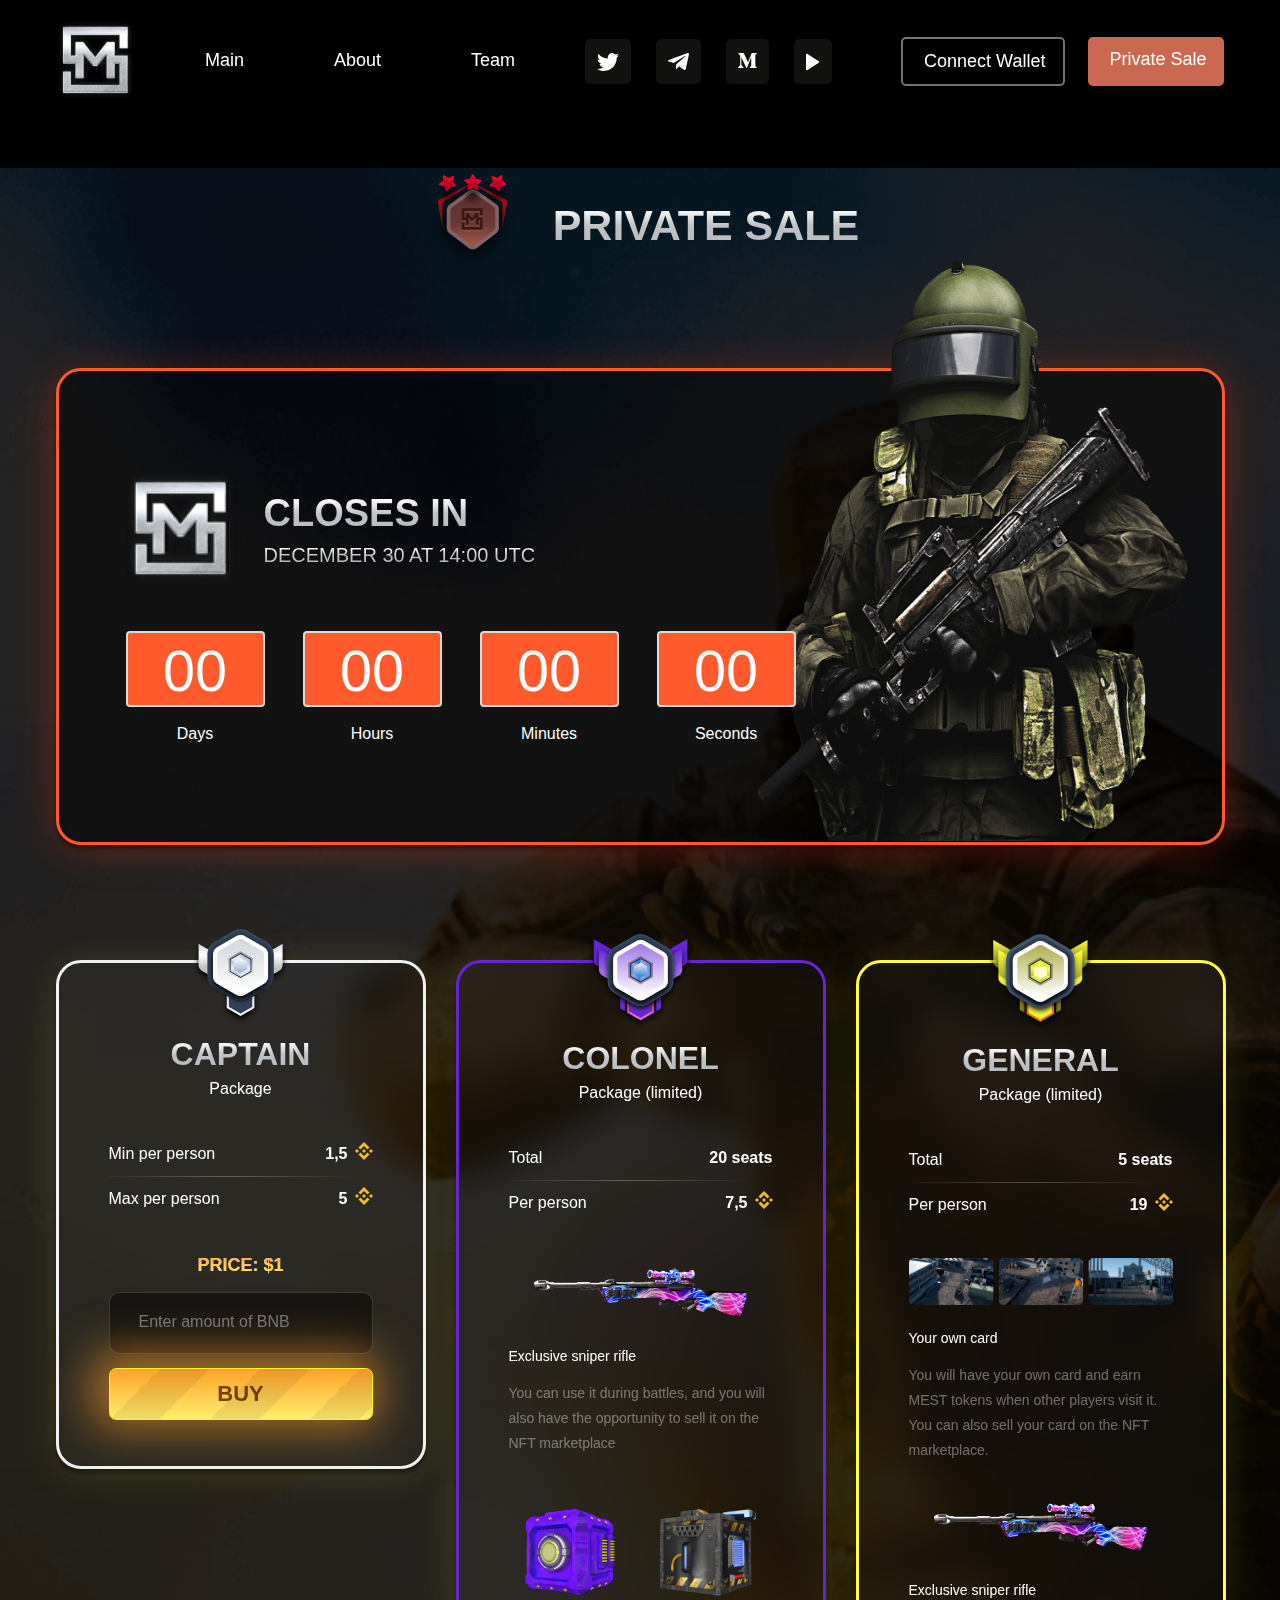
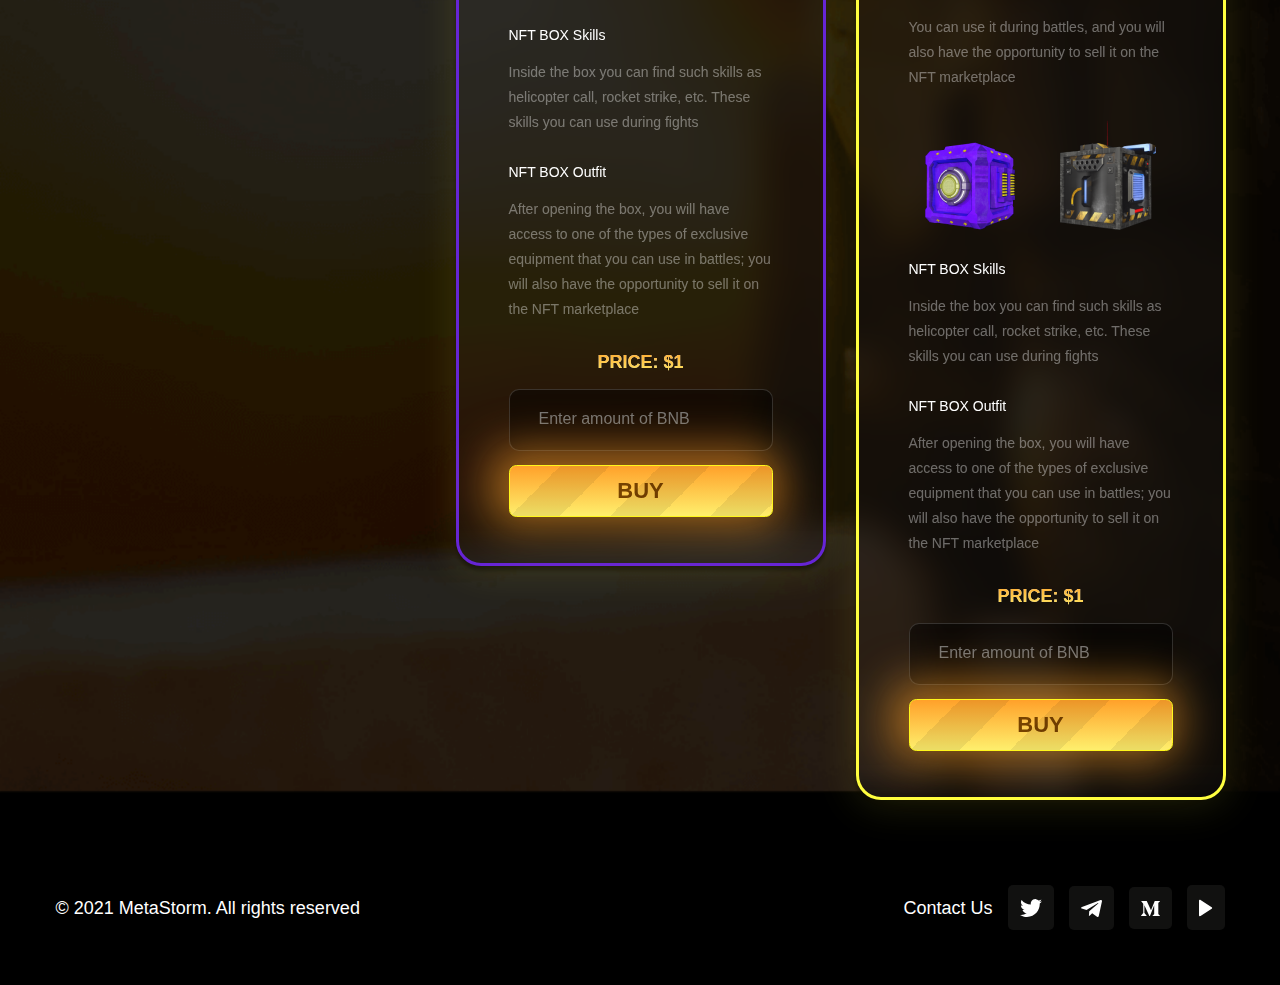
==== commit 448a5bcf: "fixed_bottom_white_bag))" ====
--- a/pages/sale.html
+++ b/pages/sale.html
@@ -62,244 +62,256 @@
             <a href="team.html">Team</a>
         </div>
     </div>
-    <div class="full_team_logo_wrapper d_flex">
-        <div class="full_team_logo dnone">
-            <img src="../img/Page_Team/team_logo.png" alt="">
+    <div class="body_background_container">
+        <div class="full_team_logo_wrapper d_flex">
+            <div class="full_team_logo dnone">
+                <img src="../img/Page_Team/team_logo.png" alt="">
+            </div>
+            <div class="seventh_section_item_title">Private Sale</div>
         </div>
-        <div class="seventh_section_item_title">Private Sale</div>
+        <section class="timer_container container">
+            <div class="timer_wrapper container">
+                <div class="timer_info_wrapper">
+                    <div class="timer_info d_flex">
+                        <div class="timer_info_img">
+                            <img width="100%" src="../img/9_Part/vector.png" alt="">
+                        </div>
+                        <div class="timer_info_text">
+                            <div class="timer_info_text_title">Closes in</div>
+                            <div class="timer_info_text_subtitle">December 30 at 14:00 UTC</div>
+                        </div>
+                    </div>
+                    <div class="timer">
+                        <div class="timer__items">
+                            <div class="timer_item_container">
+                                <div class="timer__item timer__days" data-title="дней">987</div>
+                                <div class="timer__item_text">Days</div>
+                            </div>
+                            <div class="timer_item_container">
+                                <div class="timer__item timer__hours" data-title="часа">03</div>
+                                <div class="timer__item_text">Hours</div>
+                            </div>
+                            <div class="timer_item_container">
+                                <div class="timer__item timer__minutes" data-title="минут">39</div>
+                                <div class="timer__item_text">Minutes</div>
+                            </div>
+                            <div class="timer_item_container">
+                                <div class="timer__item timer__seconds" data-title="секунд">12</div>
+                                <div class="timer__item_text">Seconds</div>
+                            </div>
+                        </div>
+                    </div>
+                </div>
+                <img class="big_img_solder dnone" src="../img/Page_Private_Sale/solder.png" alt="">
+                <img width="100%" class="m_img" src="../img/Page_Private_Sale/solder.png" alt="">
+            </div>
+        </section>
+
+        <section class="services">
+            <div class="services_wrapper container">
+                <div class="services_items d_flex">
+                    <div class="services_item">
+                        <div class="services_item_container">
+                            <div class="services_item_logo">
+                                <img src="../img/Page_Private_Sale/Captain.png" alt="">
+                            </div>
+                            <div class="services_item_info">
+                                <div class="services_item_info_title">Captain</div>
+                                <div class="services_item_info_subtitle">Package </div>
+                            </div>
+                            <div class="services_item_services">
+                                <div class="services_item_services_item">
+                                    <div class="services_item_services_item_text">Min per person</div>
+                                    <div class="services_item_services_item_price_sum">
+                                        <span class="item_coin_text">1,5</span>
+                                        <span class="item_coin_img">
+                                            <img src="../img/Page_Private_Sale/item_coin.png" alt="">
+                                        </span>
+                                    </div>
+                                </div>
+                                <div class="services_item_services_item">
+                                    <div class="services_item_services_item_text">Max per person</div>
+                                    <div class="services_item_services_item_price_sum">
+                                        <span class="item_coin_text">5</span>
+                                        <span class="item_coin_img">
+                                            <img src="../img/Page_Private_Sale/item_coin.png" alt="">
+                                        </span>
+                                    </div>
+                                </div>
+                            </div>
+                            <div class="services_item_price">
+                                <div class="services_item_price_title">Price: $1</div>
+                                <input class="services_item_price_input" placeholder="Enter amount of BNB"></input>
+                                <div class="services_item_price_button">
+                                    <div class="header_info_btns">
+                                        <div class="product">
+                                            <div class="product-hover"></div>
+                                            <div class="prodact_text">Buy</div>
+                                        </div>
+                                    </div>
+                                </div>
+                            </div>
+                        </div>
+                    </div>
+                    <div class="services_item services_item_red">
+                        <div class="services_item_container">
+                            <div class="services_item_logo">
+                                <img src="../img/Page_Private_Sale/Colonel.png" alt="">
+                            </div>
+                            <div class="services_item_info">
+                                <div class="services_item_info_title">Colonel</div>
+                                <div class="services_item_info_subtitle">Package (limited)</div>
+                            </div>
+                            <div class="services_item_services">
+                                <div class="services_item_services_item">
+                                    <div class="services_item_services_item_text">Total</div>
+                                    <div class="services_item_services_item_price_sum">
+                                        <span class="item_coin_text">20 seats</span>
+                                        <!-- <span class="item_coin_img">
+                                            <img src="../img/Page_Private_Sale/item_coin.png" alt="">
+                                        </span> -->
+                                    </div>
+                                </div>
+                                <div class="services_item_services_item">
+                                    <div class="services_item_services_item_text">Per person</div>
+                                    <div class="services_item_services_item_price_sum">
+                                        <span class="item_coin_text">7,5</span>
+                                        <span class="item_coin_img">
+                                            <img src="../img/Page_Private_Sale/item_coin.png" alt="">
+                                        </span>
+                                    </div>
+                                </div>
+                            </div>
+                            <div class="services_item_desription">
+                                <div class="services_item_desription_img">
+                                    <img src="../img/Page_Private_Sale/sniper_gun.png" alt="">
+                                </div>
+                                <div class="services_item_desription_title">Exclusive sniper rifle </div>
+                                <div class="services_item_desription_subtitle">You can use it during battles, and you
+                                    will also have the opportunity to sell it on the NFT marketplace</div>
+                            </div>
+
+                            <div class="services_item_desription">
+                                <div class="services_item_desription_img_boxes">
+                                    <div class="services_item_desription_img services_item_desription_first_box">
+                                        <img width="100%" src="../img/Page_Private_Sale/box_1.png" alt="">
+                                    </div>
+                                    <div class="services_item_desription_img ">
+                                        <img width="100%" src="../img/Page_Private_Sale/box_2.png" alt="">
+                                    </div>
+                                </div>
+
+                                <div class="services_item_desription_title">NFT BOX Skills </div>
+                                <div class="services_item_desription_subtitle">Inside the box you can find such skills
+                                    as helicopter call, rocket strike, etc. These skills you can use during fights</div>
+                            </div>
+
+                            <div class="services_item_desription">
+                                <div class="services_item_desription_title">NFT BOX Outfit</div>
+                                <div class="services_item_desription_subtitle">Аfter opening the box, you will have
+                                    access to one of the types of exclusive equipment that you can use in battles; you
+                                    will also have the opportunity to sell it on the NFT marketplace</div>
+                            </div>
+                            <div class="services_item_price">
+                                <div class="services_item_price_title">Price: $1</div>
+                                <input class="services_item_price_input" placeholder="Enter amount of BNB"></input>
+                                <div class="services_item_price_button">
+                                    <div class="header_info_btns">
+                                        <div class="product">
+                                            <div class="product-hover"></div>
+                                            <div class="prodact_text">Buy</div>
+                                        </div>
+                                    </div>
+                                </div>
+                            </div>
+                        </div>
+                    </div>
+                    <div class="services_item services_item_gold">
+                        <div class="services_item_container">
+                            <div class="services_item_logo">
+                                <img src="../img/Page_Private_Sale/General.png" alt="">
+                            </div>
+                            <div class="services_item_info">
+                                <div class="services_item_info_title">General</div>
+                                <div class="services_item_info_subtitle">Package (limited)</div>
+                            </div>
+                            <div class="services_item_services">
+                                <div class="services_item_services_item">
+                                    <div class="services_item_services_item_text">Total</div>
+                                    <div class="services_item_services_item_price_sum">
+                                        <span class="item_coin_text">5 seats</span>
+                                        <!-- <span class="item_coin_img">
+                                            <img src="../img/Page_Private_Sale/item_coin.png" alt="">
+                                        </span> -->
+                                    </div>
+                                </div>
+                                <div class="services_item_services_item">
+                                    <div class="services_item_services_item_text">Per person</div>
+                                    <div class="services_item_services_item_price_sum">
+                                        <span class="item_coin_text">19</span>
+                                        <span class="item_coin_img">
+                                            <img src="../img/Page_Private_Sale/item_coin.png" alt="">
+                                        </span>
+                                    </div>
+                                </div>
+                            </div>
+                            <div class="services_item_desription">
+                                <div class="services_item_desription_img map_img">
+                                    <img width="100%" src="../img/Page_Private_Sale/map_img.png" alt="">
+                                </div>
+                                <div class="services_item_desription_title">Your own card</div>
+                                <div class="services_item_desription_subtitle">You will have your own card and earn MEST
+                                    tokens when other players visit it. You can also sell your card on the NFT
+                                    marketplace.</div>
+                            </div>
+                            <div class="services_item_desription">
+                                <div class="services_item_desription_img">
+                                    <img src="../img/Page_Private_Sale/sniper_gun.png" alt="">
+                                </div>
+                                <div class="services_item_desription_title">Exclusive sniper rifle </div>
+                                <div class="services_item_desription_subtitle">You can use it during battles, and you
+                                    will also have the opportunity to sell it on the NFT marketplace</div>
+                            </div>
+
+                            <div class="services_item_desription">
+                                <div class="services_item_desription_img_boxes">
+                                    <div class="services_item_desription_img services_item_desription_first_box">
+                                        <img width="100%" src="../img/Page_Private_Sale/box_1.png" alt="">
+                                    </div>
+                                    <div class="services_item_desription_img ">
+                                        <img width="100%" src="../img/Page_Private_Sale/box_2.png" alt="">
+                                    </div>
+                                </div>
+
+                                <div class="services_item_desription_title">NFT BOX Skills </div>
+                                <div class="services_item_desription_subtitle">Inside the box you can find such skills
+                                    as helicopter call, rocket strike, etc. These skills you can use during fights</div>
+                            </div>
+
+                            <div class="services_item_desription">
+                                <div class="services_item_desription_title">NFT BOX Outfit</div>
+                                <div class="services_item_desription_subtitle">Аfter opening the box, you will have
+                                    access to one of the types of exclusive equipment that you can use in battles; you
+                                    will also have the opportunity to sell it on the NFT marketplace</div>
+                            </div>
+                            <div class="services_item_price">
+                                <div class="services_item_price_title">Price: $1</div>
+                                <input class="services_item_price_input" placeholder="Enter amount of BNB"></input>
+                                <div class="services_item_price_button">
+                                    <div class="header_info_btns">
+                                        <div class="product">
+                                            <div class="product-hover"></div>
+                                            <div class="prodact_text">Buy</div>
+                                        </div>
+                                    </div>
+                                </div>
+                            </div>
+                        </div>
+                    </div>
+                </div>
+            </div>
+        </section>
     </div>
-    <section class="timer_container container">
-        <div class="timer_wrapper container">
-            <div class="timer_info_wrapper" >
-                <div class="timer_info d_flex">
-                    <div class="timer_info_img">
-                        <img width="100%" src="../img/9_Part/vector.png" alt="">
-                    </div>
-                    <div class="timer_info_text">
-                        <div class="timer_info_text_title">Closes in</div>
-                        <div class="timer_info_text_subtitle">December 30 at 14:00 UTC</div>
-                    </div>
-                </div>
-                <div class="timer">
-                    <div class="timer__items">
-                        <div class="timer_item_container">
-                            <div class="timer__item timer__days" data-title="дней">987</div>
-                            <div class="timer__item_text">Days</div>
-                        </div>
-                        <div class="timer_item_container">
-                            <div class="timer__item timer__hours" data-title="часа">03</div>
-                            <div class="timer__item_text">Hours</div>
-                        </div>
-                        <div class="timer_item_container">
-                            <div class="timer__item timer__minutes" data-title="минут">39</div>
-                            <div class="timer__item_text">Minutes</div>
-                        </div>
-                        <div class="timer_item_container">
-                            <div class="timer__item timer__seconds" data-title="секунд">12</div>
-                            <div class="timer__item_text">Seconds</div>
-                        </div>
-                    </div>
-                </div>
-            </div>
-            <img class="big_img_solder dnone" src="../img/Page_Private_Sale/solder.png" alt="">
-            <img width="100%" class="m_img" src="../img/Page_Private_Sale/solder.png" alt="">
-        </div>
-    </section>
-
-    <section class="services">
-        <div class="services_wrapper container">
-            <div class="services_items d_flex">
-                <div class="services_item">
-                    <div class="services_item_container">
-                        <div class="services_item_logo">
-                            <img src="../img/Page_Private_Sale/Captain.png" alt="">
-                        </div>
-                        <div class="services_item_info">
-                            <div class="services_item_info_title">Captain</div>
-                            <div class="services_item_info_subtitle">Package </div>
-                        </div>
-                        <div class="services_item_services">
-                            <div class="services_item_services_item">
-                                <div class="services_item_services_item_text">Min per person</div>
-                                <div class="services_item_services_item_price_sum">
-                                    <span class="item_coin_text">1,5</span>
-                                    <span class="item_coin_img">
-                                        <img src="../img/Page_Private_Sale/item_coin.png" alt="">
-                                    </span>
-                                </div>
-                            </div>
-                            <div class="services_item_services_item">
-                                <div class="services_item_services_item_text">Max per person</div>
-                                <div class="services_item_services_item_price_sum">
-                                    <span class="item_coin_text">5</span>
-                                    <span class="item_coin_img">
-                                        <img src="../img/Page_Private_Sale/item_coin.png" alt="">
-                                    </span>
-                                </div>
-                            </div>
-                        </div>
-                        <div class="services_item_price">
-                            <div class="services_item_price_title">Price: $1</div>
-                            <input class="services_item_price_input" placeholder="Enter amount of BNB"></input>
-                            <div class="services_item_price_button">
-                                <div class="header_info_btns">
-                                    <div class="product">
-                                        <div class="product-hover"></div>
-                                        <div class="prodact_text">Buy</div>
-                                    </div>
-                                </div>
-                            </div>
-                        </div>
-                    </div>
-                </div>
-                <div class="services_item services_item_red">
-                    <div class="services_item_container">
-                        <div class="services_item_logo">
-                            <img src="../img/Page_Private_Sale/Colonel.png" alt="">
-                        </div>
-                        <div class="services_item_info">
-                            <div class="services_item_info_title">Colonel</div>
-                            <div class="services_item_info_subtitle">Package (limited)</div>
-                        </div>
-                        <div class="services_item_services">
-                            <div class="services_item_services_item">
-                                <div class="services_item_services_item_text">Total</div>
-                                <div class="services_item_services_item_price_sum">
-                                    <span class="item_coin_text">20 seats</span>
-                                    <!-- <span class="item_coin_img">
-                                        <img src="../img/Page_Private_Sale/item_coin.png" alt="">
-                                    </span> -->
-                                </div>
-                            </div>
-                            <div class="services_item_services_item">
-                                <div class="services_item_services_item_text">Per person</div>
-                                <div class="services_item_services_item_price_sum">
-                                    <span class="item_coin_text">7,5</span>
-                                    <span class="item_coin_img">
-                                        <img src="../img/Page_Private_Sale/item_coin.png" alt="">
-                                    </span>
-                                </div>
-                            </div>
-                        </div>
-                        <div class="services_item_desription">
-                            <div class="services_item_desription_img">
-                                <img src="../img/Page_Private_Sale/sniper_gun.png" alt="">
-                            </div>
-                            <div class="services_item_desription_title">Exclusive sniper rifle </div>
-                            <div class="services_item_desription_subtitle">You can use it during battles, and you will also have the opportunity to sell it on the NFT marketplace</div>
-                        </div>
-
-                        <div class="services_item_desription">
-                            <div class="services_item_desription_img_boxes">
-                                <div class="services_item_desription_img services_item_desription_first_box">
-                                    <img width="100%" src="../img/Page_Private_Sale/box_1.png" alt="">
-                                </div>
-                                <div class="services_item_desription_img ">
-                                    <img width="100%" src="../img/Page_Private_Sale/box_2.png" alt="">
-                                </div>
-                            </div>
-
-                            <div class="services_item_desription_title">NFT BOX Skills </div>
-                            <div class="services_item_desription_subtitle">Inside the box you can find such skills as helicopter call, rocket strike, etc. These skills you can use during fights</div>
-                        </div>
-
-                        <div class="services_item_desription">
-                            <div class="services_item_desription_title">NFT BOX Outfit</div>
-                            <div class="services_item_desription_subtitle">Аfter opening the box, you will have access to one of the types of exclusive equipment that you can use in battles; you will also have the opportunity to sell it on the NFT marketplace</div>
-                        </div>
-                        <div class="services_item_price">
-                            <div class="services_item_price_title">Price: $1</div>
-                            <input class="services_item_price_input" placeholder="Enter amount of BNB"></input>
-                            <div class="services_item_price_button">
-                                <div class="header_info_btns">
-                                    <div class="product">
-                                        <div class="product-hover"></div>
-                                        <div class="prodact_text">Buy</div>
-                                    </div>
-                                </div>
-                            </div>
-                        </div>
-                    </div>
-                </div>
-                <div class="services_item services_item_gold">
-                    <div class="services_item_container">
-                        <div class="services_item_logo">
-                            <img src="../img/Page_Private_Sale/General.png" alt="">
-                        </div>
-                        <div class="services_item_info">
-                            <div class="services_item_info_title">General</div>
-                            <div class="services_item_info_subtitle">Package (limited)</div>
-                        </div>
-                        <div class="services_item_services">
-                            <div class="services_item_services_item">
-                                <div class="services_item_services_item_text">Total</div>
-                                <div class="services_item_services_item_price_sum">
-                                    <span class="item_coin_text">5 seats</span>
-                                    <!-- <span class="item_coin_img">
-                                        <img src="../img/Page_Private_Sale/item_coin.png" alt="">
-                                    </span> -->
-                                </div>
-                            </div>
-                            <div class="services_item_services_item">
-                                <div class="services_item_services_item_text">Per person</div>
-                                <div class="services_item_services_item_price_sum">
-                                    <span class="item_coin_text">19</span>
-                                    <span class="item_coin_img">
-                                        <img src="../img/Page_Private_Sale/item_coin.png" alt="">
-                                    </span>
-                                </div>
-                            </div>
-                        </div>
-                        <div class="services_item_desription">
-                            <div class="services_item_desription_img map_img">
-                                <img width="100%" src="../img/Page_Private_Sale/map_img.png" alt="">
-                            </div>
-                            <div class="services_item_desription_title">Your own card</div>
-                            <div class="services_item_desription_subtitle">You will have your own card and earn MEST tokens when other players visit it. You can also sell your card on the NFT marketplace.</div>
-                        </div>
-                        <div class="services_item_desription">
-                            <div class="services_item_desription_img">
-                                <img src="../img/Page_Private_Sale/sniper_gun.png" alt="">
-                            </div>
-                            <div class="services_item_desription_title">Exclusive sniper rifle </div>
-                            <div class="services_item_desription_subtitle">You can use it during battles, and you will also have the opportunity to sell it on the NFT marketplace</div>
-                        </div>
-
-                        <div class="services_item_desription">
-                            <div class="services_item_desription_img_boxes">
-                                <div class="services_item_desription_img services_item_desription_first_box">
-                                    <img width="100%" src="../img/Page_Private_Sale/box_1.png" alt="">
-                                </div>
-                                <div class="services_item_desription_img ">
-                                    <img width="100%" src="../img/Page_Private_Sale/box_2.png" alt="">
-                                </div>
-                            </div>
-
-                            <div class="services_item_desription_title">NFT BOX Skills </div>
-                            <div class="services_item_desription_subtitle">Inside the box you can find such skills as helicopter call, rocket strike, etc. These skills you can use during fights</div>
-                        </div>
-
-                        <div class="services_item_desription">
-                            <div class="services_item_desription_title">NFT BOX Outfit</div>
-                            <div class="services_item_desription_subtitle">Аfter opening the box, you will have access to one of the types of exclusive equipment that you can use in battles; you will also have the opportunity to sell it on the NFT marketplace</div>
-                        </div>
-                        <div class="services_item_price">
-                            <div class="services_item_price_title">Price: $1</div>
-                            <input class="services_item_price_input" placeholder="Enter amount of BNB"></input>
-                            <div class="services_item_price_button">
-                                <div class="header_info_btns">
-                                    <div class="product">
-                                        <div class="product-hover"></div>
-                                        <div class="prodact_text">Buy</div>
-                                    </div>
-                                </div>
-                            </div>
-                        </div>
-                    </div>
-                </div>
-            </div>
-        </div>
-    </section>
     <footer>
         <div class="footer container">
             <div class="footer_info">
--- a/css/main.css
+++ b/css/main.css
@@ -1415,9 +1415,6 @@
   }
 }
 @media (min-width: 320px) and (max-width: 575.98px) {
-  .private_sale_body {
-    background: rgba(0, 0, 0, 0.95) !important;
-  }
   .services_items {
     -ms-flex-wrap: wrap;
         flex-wrap: wrap;
@@ -2795,7 +2792,7 @@
   padding: 0 15px;
 }
 
-.private_sale_body {
+.body_background_container {
   background: url(../img/Page_Private_Sale/background.png);
   background-repeat: no-repeat !important;
   background-size: cover !important;
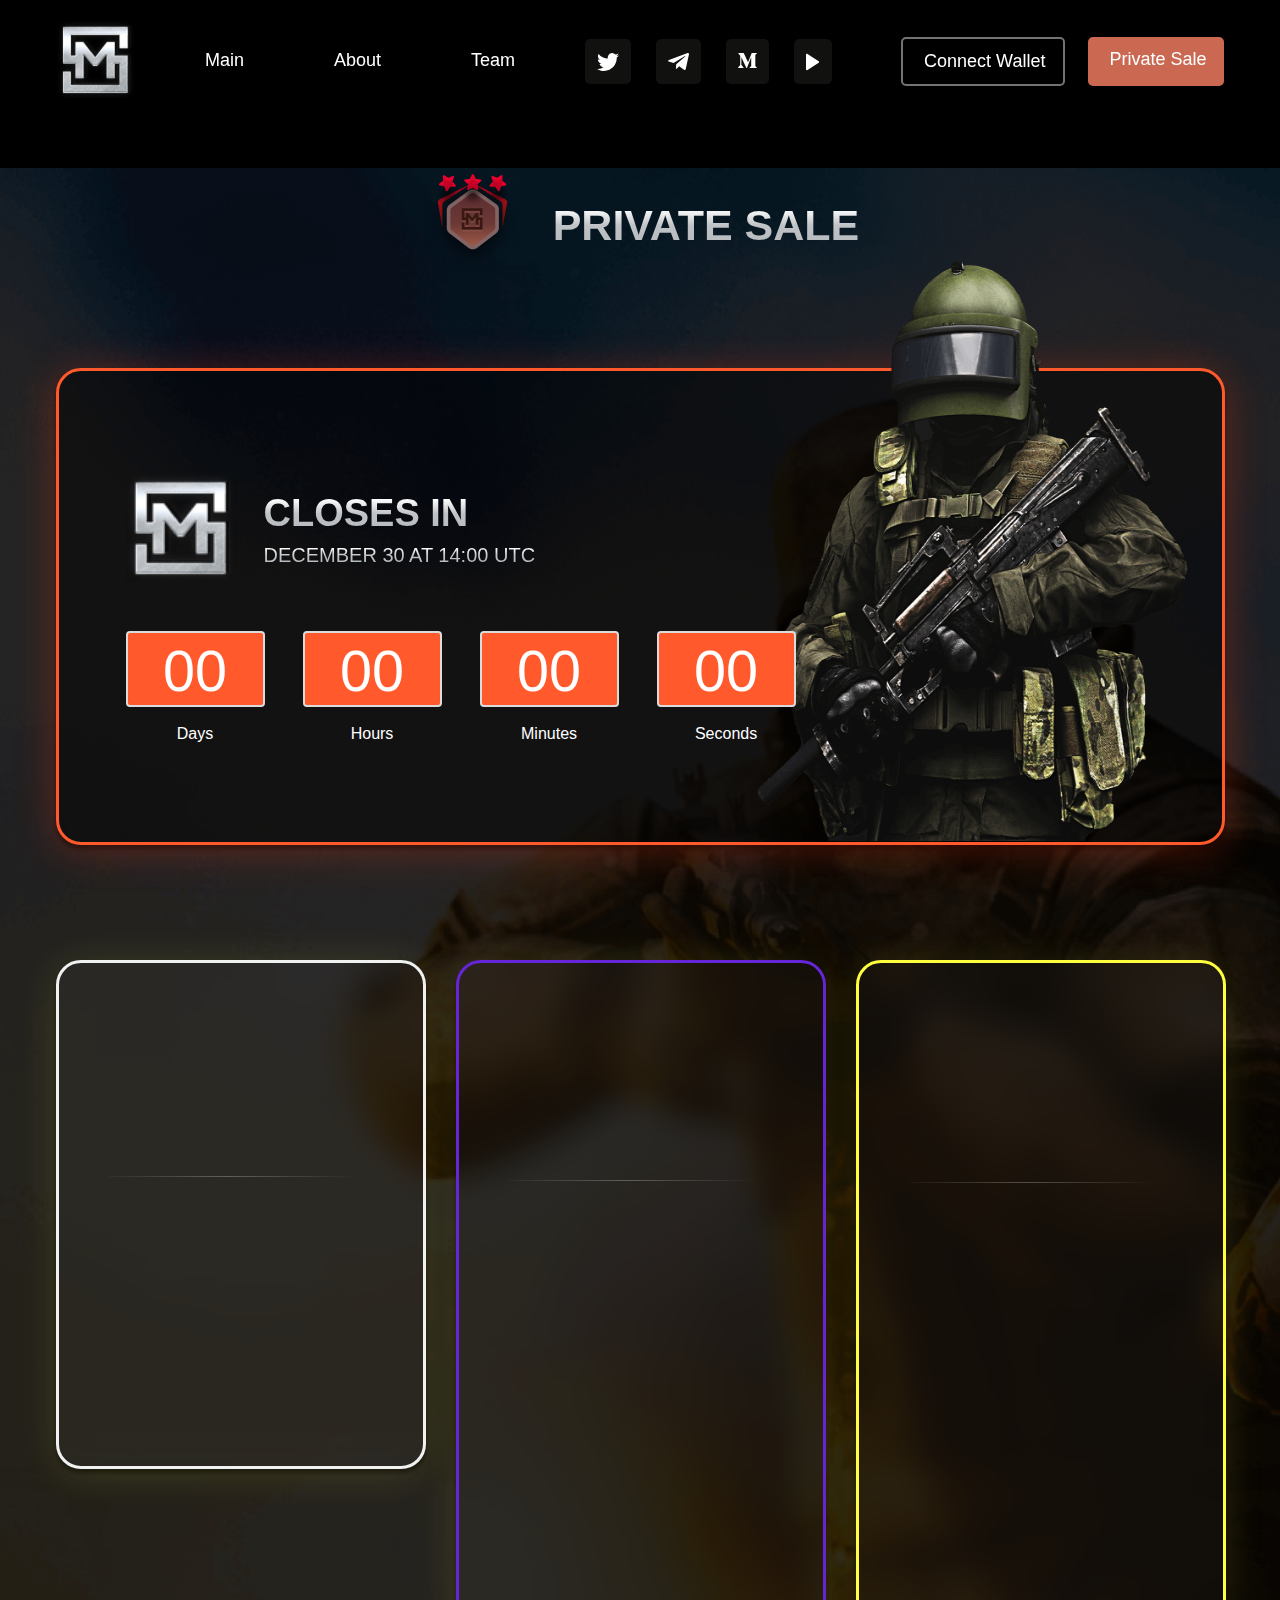
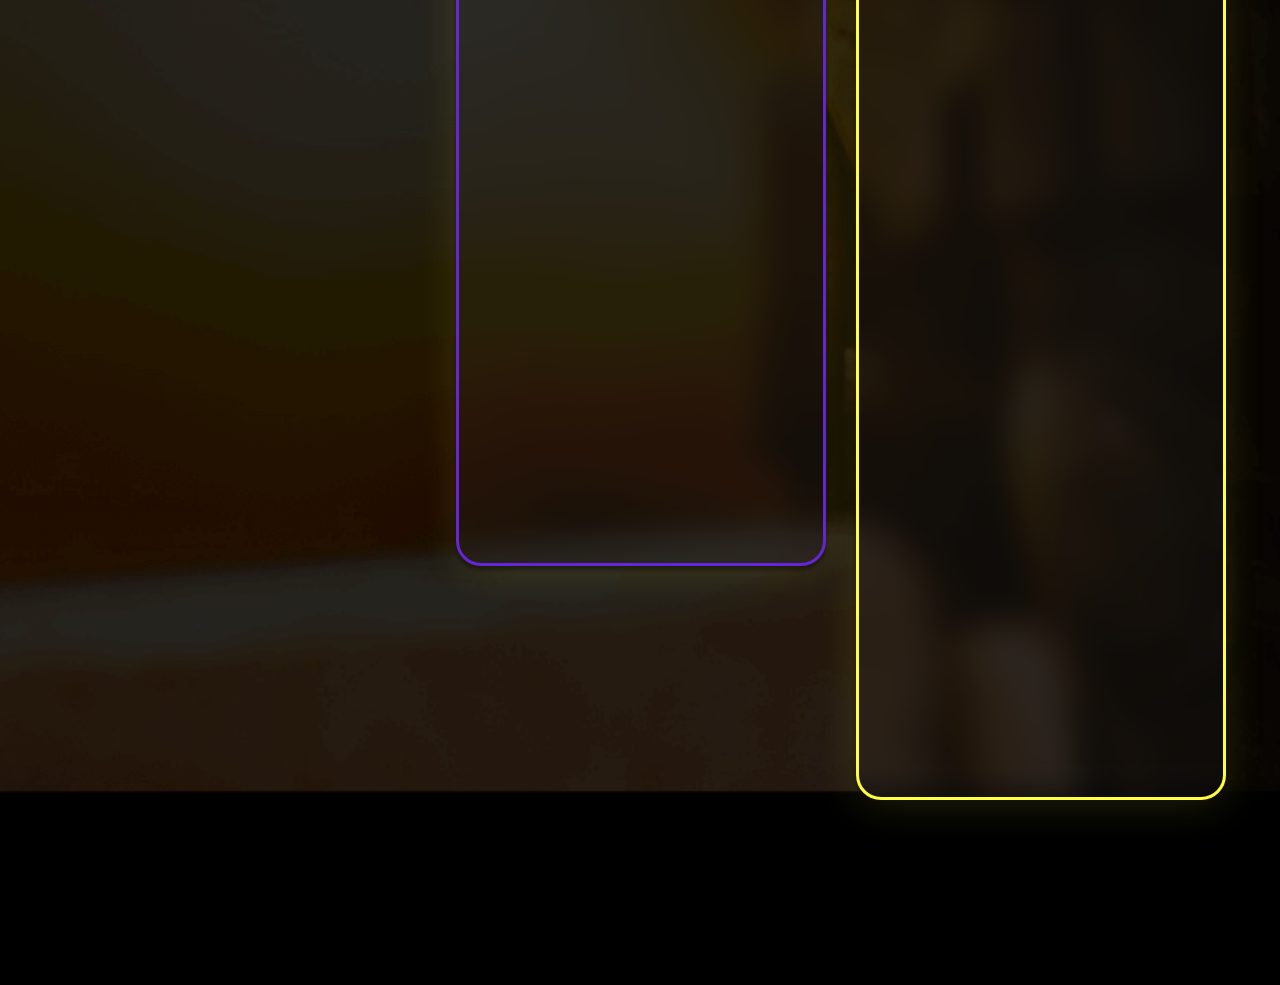
==== commit 32fe32e5: "added animations" ====
--- a/pages/sale.html
+++ b/pages/sale.html
@@ -22,11 +22,11 @@
 
 
     <div class="nav_wrapper ">
-        <nav class="container">
-            <div class="logo">
+        <nav class="container element-animation">
+            <div class="logo element-animation">
                 <img src="../img/Header/logo.svg" alt="">
             </div>
-            <div class="links">
+            <div class="links element-animation">
                 <a href="../index.html">Main</a>
                 <a href="#">About</a>
                 <a href="team.html">Team</a>
@@ -34,29 +34,29 @@
 
 
             <div class="followers">
-                <div class="followers_item">
+                <div class="followers_item element-animation">
                     <img class="hover_hidden" src="../img/Header/twitter.svg" alt="">
                     <img class="hover_block" src="../img/Header/twitter_gold.svg" alt="">
                 </div>
-                <div class="followers_item">
-                    <img class="hover_hidden" src="../img/Header/telegram.svg" alt="">
+                <div class="followers_item element-animation">
+                    <img class="hover_hidden element-animation" src="../img/Header/telegram.svg" alt="">
                     <img class="hover_block" src="../img/Header/telegram_gold.svg" alt="">
                 </div>
-                <div class="followers_item">
+                <div class="followers_item element-animation">
                     <img class="hover_hidden" src="../img/Header/m_icon.svg" alt="">
                     <img class="hover_block" src="../img/Header/m_icon_gold.svg" alt="">
                 </div>
-                <div class="followers_item">
+                <div class="followers_item element-animation">
                     <img class="hover_hidden" src="../img/Header/youtube.svg" alt="">
                     <img class="hover_block" src="../img/Header/youtube_gold.svg" alt="">
                 </div>
             </div>
-            <div class="buttons">
+            <div class="buttons element-animation">
                 <div class="btn1 btn">Connect Wallet</div>
                 <div class="btn2 btn">Private Sale</div>
             </div>
         </nav>
-        <div class="links_mobile">
+        <div class="links_mobile element-animation">
             <a href="../index.html">Main</a>
             <a href="#">About</a>
             <a href="team.html">Team</a>
@@ -64,46 +64,48 @@
     </div>
     <div class="body_background_container">
         <div class="full_team_logo_wrapper d_flex">
-            <div class="full_team_logo dnone">
+            <div class="full_team_logo dnone element-animation">
                 <img src="../img/Page_Team/team_logo.png" alt="">
             </div>
-            <div class="seventh_section_item_title">Private Sale</div>
+            <div class="seventh_section_item_title element-animation">Private Sale</div>
         </div>
         <section class="timer_container container">
             <div class="timer_wrapper container">
                 <div class="timer_info_wrapper">
                     <div class="timer_info d_flex">
-                        <div class="timer_info_img">
+                        <div class="timer_info_img element-animation">
                             <img width="100%" src="../img/9_Part/vector.png" alt="">
                         </div>
                         <div class="timer_info_text">
-                            <div class="timer_info_text_title">Closes in</div>
-                            <div class="timer_info_text_subtitle">December 30 at 14:00 UTC</div>
+                            <div class="timer_info_text_title element-animation">Closes in
+                            </div>
+                            <div class="timer_info_text_subtitle element-animation">December
+                                30 at 14:00 UTC</div>
                         </div>
                     </div>
                     <div class="timer">
                         <div class="timer__items">
-                            <div class="timer_item_container">
+                            <div class="timer_item_container element-animation">
                                 <div class="timer__item timer__days" data-title="дней">987</div>
                                 <div class="timer__item_text">Days</div>
                             </div>
-                            <div class="timer_item_container">
+                            <div class="timer_item_container element-animation">
                                 <div class="timer__item timer__hours" data-title="часа">03</div>
                                 <div class="timer__item_text">Hours</div>
                             </div>
-                            <div class="timer_item_container">
+                            <div class="timer_item_container element-animation">
                                 <div class="timer__item timer__minutes" data-title="минут">39</div>
                                 <div class="timer__item_text">Minutes</div>
                             </div>
-                            <div class="timer_item_container">
+                            <div class="timer_item_container element-animation">
                                 <div class="timer__item timer__seconds" data-title="секунд">12</div>
                                 <div class="timer__item_text">Seconds</div>
                             </div>
                         </div>
                     </div>
                 </div>
-                <img class="big_img_solder dnone" src="../img/Page_Private_Sale/solder.png" alt="">
-                <img width="100%" class="m_img" src="../img/Page_Private_Sale/solder.png" alt="">
+                <img class="big_img_solder dnone element-animation" src="../img/Page_Private_Sale/solder.png" alt="">
+                <img width="100%" class="m_img element-animation" src="../img/Page_Private_Sale/solder.png" alt="">
             </div>
         </section>
 
@@ -112,17 +114,17 @@
                 <div class="services_items d_flex">
                     <div class="services_item">
                         <div class="services_item_container">
-                            <div class="services_item_logo">
+                            <div class="services_item_logo element-animation">
                                 <img src="../img/Page_Private_Sale/Captain.png" alt="">
                             </div>
                             <div class="services_item_info">
-                                <div class="services_item_info_title">Captain</div>
-                                <div class="services_item_info_subtitle">Package </div>
+                                <div class="services_item_info_title element-animation">Captain</div>
+                                <div class="services_item_info_subtitle element-animation">Package </div>
                             </div>
                             <div class="services_item_services">
                                 <div class="services_item_services_item">
-                                    <div class="services_item_services_item_text">Min per person</div>
-                                    <div class="services_item_services_item_price_sum">
+                                    <div class="services_item_services_item_text element-animation">Min per person</div>
+                                    <div class="services_item_services_item_price_sum element-animation">
                                         <span class="item_coin_text">1,5</span>
                                         <span class="item_coin_img">
                                             <img src="../img/Page_Private_Sale/item_coin.png" alt="">
@@ -130,8 +132,8 @@
                                     </div>
                                 </div>
                                 <div class="services_item_services_item">
-                                    <div class="services_item_services_item_text">Max per person</div>
-                                    <div class="services_item_services_item_price_sum">
+                                    <div class="services_item_services_item_text element-animation">Max per person</div>
+                                    <div class="services_item_services_item_price_sum element-animation">
                                         <span class="item_coin_text">5</span>
                                         <span class="item_coin_img">
                                             <img src="../img/Page_Private_Sale/item_coin.png" alt="">
@@ -140,9 +142,89 @@
                                 </div>
                             </div>
                             <div class="services_item_price">
-                                <div class="services_item_price_title">Price: $1</div>
-                                <input class="services_item_price_input" placeholder="Enter amount of BNB"></input>
-                                <div class="services_item_price_button">
+                                <div class="services_item_price_title element-animation">Price: $1</div>
+                                <input class="services_item_price_input element-animation"
+                                    placeholder="Enter amount of BNB"></input>
+                                <div class="services_item_price_button element-animation">
+                                    <div class="header_info_btns element-animation">
+                                        <div class="product">
+                                            <div class="product-hover"></div>
+                                            <div class="prodact_text">Buy</div>
+                                        </div>
+                                    </div>
+                                </div>
+                            </div>
+                        </div>
+                    </div>
+                    <div class="services_item services_item_red">
+                        <div class="services_item_container">
+                            <div class="services_item_logo element-animation">
+                                <img src="../img/Page_Private_Sale/Colonel.png" alt="">
+                            </div>
+                            <div class="services_item_info">
+                                <div class="services_item_info_title element-animation">Colonel</div>
+                                <div class="services_item_info_subtitle element-animation">Package (limited)</div>
+                            </div>
+                            <div class="services_item_services">
+                                <div class="services_item_services_item">
+                                    <div class="services_item_services_item_text element-animation">Total</div>
+                                    <div class="services_item_services_item_price_sum element-animation">
+                                        <span class="item_coin_text">20 seats</span>
+                                        <!-- <span class="item_coin_img">
+                                            <img src="../img/Page_Private_Sale/item_coin.png" alt="">
+                                        </span> -->
+                                    </div>
+                                </div>
+                                <div class="services_item_services_item">
+                                    <div class="services_item_services_item_text element-animation">Per person</div>
+                                    <div class="services_item_services_item_price_sum element-animation">
+                                        <span class="item_coin_text">7,5</span>
+                                        <span class="item_coin_img">
+                                            <img src="../img/Page_Private_Sale/item_coin.png" alt="">
+                                        </span>
+                                    </div>
+                                </div>
+                            </div>
+                            <div class="services_item_desription">
+                                <div class="services_item_desription_img element-animation">
+                                    <img src="../img/Page_Private_Sale/sniper_gun.png" alt="">
+                                </div>
+                                <div class="services_item_desription_title element-animation">Exclusive sniper rifle
+                                </div>
+                                <div class="services_item_desription_subtitle element-animation">You can use it during
+                                    battles, and you
+                                    will also have the opportunity to sell it on the NFT marketplace</div>
+                            </div>
+
+                            <div class="services_item_desription">
+                                <div class="services_item_desription_img_boxes">
+                                    <div
+                                        class="services_item_desription_img services_item_desription_first_box element-animation">
+                                        <img width="100%" src="../img/Page_Private_Sale/box_1.png" alt="">
+                                    </div>
+                                    <div class="services_item_desription_img  element-animation">
+                                        <img width="100%" src="../img/Page_Private_Sale/box_2.png" alt="">
+                                    </div>
+                                </div>
+
+                                <div class="services_item_desription_title element-animation">NFT BOX Skills </div>
+                                <div class="services_item_desription_subtitle element-animation">Inside the box you can
+                                    find such skills
+                                    as helicopter call, rocket strike, etc. These skills you can use during fights</div>
+                            </div>
+
+                            <div class="services_item_desription">
+                                <div class="services_item_desription_title element-animation">NFT BOX Outfit</div>
+                                <div class="services_item_desription_subtitle element-animation">Аfter opening the box,
+                                    you will have
+                                    access to one of the types of exclusive equipment that you can use in battles; you
+                                    will also have the opportunity to sell it on the NFT marketplace</div>
+                            </div>
+                            <div class="services_item_price">
+                                <div class="services_item_price_title element-animation">Price: $1</div>
+                                <input class="services_item_price_input element-animation"
+                                    placeholder="Enter amount of BNB"></input>
+                                <div class="services_item_price_button element-animation">
                                     <div class="header_info_btns">
                                         <div class="product">
                                             <div class="product-hover"></div>
@@ -153,29 +235,29 @@
                             </div>
                         </div>
                     </div>
-                    <div class="services_item services_item_red">
+                    <div class="services_item services_item_gold">
                         <div class="services_item_container">
-                            <div class="services_item_logo">
-                                <img src="../img/Page_Private_Sale/Colonel.png" alt="">
+                            <div class="services_item_logo element-animation">
+                                <img src="../img/Page_Private_Sale/General.png" alt="">
                             </div>
                             <div class="services_item_info">
-                                <div class="services_item_info_title">Colonel</div>
-                                <div class="services_item_info_subtitle">Package (limited)</div>
+                                <div class="services_item_info_title element-animation">General</div>
+                                <div class="services_item_info_subtitle element-animation">Package (limited)</div>
                             </div>
                             <div class="services_item_services">
                                 <div class="services_item_services_item">
-                                    <div class="services_item_services_item_text">Total</div>
-                                    <div class="services_item_services_item_price_sum">
-                                        <span class="item_coin_text">20 seats</span>
+                                    <div class="services_item_services_item_text element-animation">Total</div>
+                                    <div class="services_item_services_item_price_sum element-animation">
+                                        <span class="item_coin_text">5 seats</span>
                                         <!-- <span class="item_coin_img">
                                             <img src="../img/Page_Private_Sale/item_coin.png" alt="">
                                         </span> -->
                                     </div>
                                 </div>
                                 <div class="services_item_services_item">
-                                    <div class="services_item_services_item_text">Per person</div>
-                                    <div class="services_item_services_item_price_sum">
-                                        <span class="item_coin_text">7,5</span>
+                                    <div class="services_item_services_item_text element-animation">Per person</div>
+                                    <div class="services_item_services_item_price_sum element-animation">
+                                        <span class="item_coin_text">19</span>
                                         <span class="item_coin_img">
                                             <img src="../img/Page_Private_Sale/item_coin.png" alt="">
                                         </span>
@@ -183,39 +265,55 @@
                                 </div>
                             </div>
                             <div class="services_item_desription">
-                                <div class="services_item_desription_img">
+                                <div class="services_item_desription_img map_img element-animation">
+                                    <img width="100%" src="../img/Page_Private_Sale/map_img.png" alt="">
+                                </div>
+                                <div class="services_item_desription_title element-animation">Your own card</div>
+                                <div class="services_item_desription_subtitle element-animation">You will have your own
+                                    card and earn MEST
+                                    tokens when other players visit it. You can also sell your card on the NFT
+                                    marketplace.</div>
+                            </div>
+                            <div class="services_item_desription">
+                                <div class="services_item_desription_img element-animation">
                                     <img src="../img/Page_Private_Sale/sniper_gun.png" alt="">
                                 </div>
-                                <div class="services_item_desription_title">Exclusive sniper rifle </div>
-                                <div class="services_item_desription_subtitle">You can use it during battles, and you
+                                <div class="services_item_desription_title element-animation">Exclusive sniper rifle
+                                </div>
+                                <div class="services_item_desription_subtitle element-animation">You can use it during
+                                    battles, and you
                                     will also have the opportunity to sell it on the NFT marketplace</div>
                             </div>
 
                             <div class="services_item_desription">
                                 <div class="services_item_desription_img_boxes">
-                                    <div class="services_item_desription_img services_item_desription_first_box">
+                                    <div
+                                        class="services_item_desription_img services_item_desription_first_box element-animation">
                                         <img width="100%" src="../img/Page_Private_Sale/box_1.png" alt="">
                                     </div>
-                                    <div class="services_item_desription_img ">
+                                    <div class="services_item_desription_img  element-animation">
                                         <img width="100%" src="../img/Page_Private_Sale/box_2.png" alt="">
                                     </div>
                                 </div>
 
-                                <div class="services_item_desription_title">NFT BOX Skills </div>
-                                <div class="services_item_desription_subtitle">Inside the box you can find such skills
+                                <div class="services_item_desription_title element-animation">NFT BOX Skills </div>
+                                <div class="services_item_desription_subtitle element-animation">Inside the box you can
+                                    find such skills
                                     as helicopter call, rocket strike, etc. These skills you can use during fights</div>
                             </div>
 
                             <div class="services_item_desription">
-                                <div class="services_item_desription_title">NFT BOX Outfit</div>
-                                <div class="services_item_desription_subtitle">Аfter opening the box, you will have
+                                <div class="services_item_desription_title element-animation">NFT BOX Outfit</div>
+                                <div class="services_item_desription_subtitle element-animation">Аfter opening the box,
+                                    you will have
                                     access to one of the types of exclusive equipment that you can use in battles; you
                                     will also have the opportunity to sell it on the NFT marketplace</div>
                             </div>
                             <div class="services_item_price">
-                                <div class="services_item_price_title">Price: $1</div>
-                                <input class="services_item_price_input" placeholder="Enter amount of BNB"></input>
-                                <div class="services_item_price_button">
+                                <div class="services_item_price_title element-animation">Price: $1</div>
+                                <input class="services_item_price_input element-animation"
+                                    placeholder="Enter amount of BNB"></input>
+                                <div class="services_item_price_button element-animation">
                                     <div class="header_info_btns">
                                         <div class="product">
                                             <div class="product-hover"></div>
@@ -226,99 +324,17 @@
                             </div>
                         </div>
                     </div>
-                    <div class="services_item services_item_gold">
-                        <div class="services_item_container">
-                            <div class="services_item_logo">
-                                <img src="../img/Page_Private_Sale/General.png" alt="">
-                            </div>
-                            <div class="services_item_info">
-                                <div class="services_item_info_title">General</div>
-                                <div class="services_item_info_subtitle">Package (limited)</div>
-                            </div>
-                            <div class="services_item_services">
-                                <div class="services_item_services_item">
-                                    <div class="services_item_services_item_text">Total</div>
-                                    <div class="services_item_services_item_price_sum">
-                                        <span class="item_coin_text">5 seats</span>
-                                        <!-- <span class="item_coin_img">
-                                            <img src="../img/Page_Private_Sale/item_coin.png" alt="">
-                                        </span> -->
-                                    </div>
-                                </div>
-                                <div class="services_item_services_item">
-                                    <div class="services_item_services_item_text">Per person</div>
-                                    <div class="services_item_services_item_price_sum">
-                                        <span class="item_coin_text">19</span>
-                                        <span class="item_coin_img">
-                                            <img src="../img/Page_Private_Sale/item_coin.png" alt="">
-                                        </span>
-                                    </div>
-                                </div>
-                            </div>
-                            <div class="services_item_desription">
-                                <div class="services_item_desription_img map_img">
-                                    <img width="100%" src="../img/Page_Private_Sale/map_img.png" alt="">
-                                </div>
-                                <div class="services_item_desription_title">Your own card</div>
-                                <div class="services_item_desription_subtitle">You will have your own card and earn MEST
-                                    tokens when other players visit it. You can also sell your card on the NFT
-                                    marketplace.</div>
-                            </div>
-                            <div class="services_item_desription">
-                                <div class="services_item_desription_img">
-                                    <img src="../img/Page_Private_Sale/sniper_gun.png" alt="">
-                                </div>
-                                <div class="services_item_desription_title">Exclusive sniper rifle </div>
-                                <div class="services_item_desription_subtitle">You can use it during battles, and you
-                                    will also have the opportunity to sell it on the NFT marketplace</div>
-                            </div>
-
-                            <div class="services_item_desription">
-                                <div class="services_item_desription_img_boxes">
-                                    <div class="services_item_desription_img services_item_desription_first_box">
-                                        <img width="100%" src="../img/Page_Private_Sale/box_1.png" alt="">
-                                    </div>
-                                    <div class="services_item_desription_img ">
-                                        <img width="100%" src="../img/Page_Private_Sale/box_2.png" alt="">
-                                    </div>
-                                </div>
-
-                                <div class="services_item_desription_title">NFT BOX Skills </div>
-                                <div class="services_item_desription_subtitle">Inside the box you can find such skills
-                                    as helicopter call, rocket strike, etc. These skills you can use during fights</div>
-                            </div>
-
-                            <div class="services_item_desription">
-                                <div class="services_item_desription_title">NFT BOX Outfit</div>
-                                <div class="services_item_desription_subtitle">Аfter opening the box, you will have
-                                    access to one of the types of exclusive equipment that you can use in battles; you
-                                    will also have the opportunity to sell it on the NFT marketplace</div>
-                            </div>
-                            <div class="services_item_price">
-                                <div class="services_item_price_title">Price: $1</div>
-                                <input class="services_item_price_input" placeholder="Enter amount of BNB"></input>
-                                <div class="services_item_price_button">
-                                    <div class="header_info_btns">
-                                        <div class="product">
-                                            <div class="product-hover"></div>
-                                            <div class="prodact_text">Buy</div>
-                                        </div>
-                                    </div>
-                                </div>
-                            </div>
-                        </div>
-                    </div>
                 </div>
             </div>
         </section>
     </div>
     <footer>
         <div class="footer container">
-            <div class="footer_info">
+            <div class="footer_info element-animation">
                 © 2021 MetaStorm. All rights reserved
             </div>
 
-            <div class="followers">
+            <div class="followers  element-animation">
                 <div class="contactus">
                     Contact Us
                 </div>
@@ -343,6 +359,7 @@
     </footer>
 
 
+    <script src='../js/script.js'></script>
 
     <script src='../js/timer.js'></script>
 </body>
--- a/css/main.css
+++ b/css/main.css
@@ -1440,6 +1440,9 @@
     height: 588px;
     max-width: 450px !important;
   }
+  .planshet_visible {
+    display: none !important;
+  }
 }
 @media (min-width: 576px) and (max-width: 767.98px) {
   .services_items {
@@ -1464,6 +1467,9 @@
     height: 588px;
     max-width: 450px !important;
   }
+  .desktop_team_wrapper {
+    display: none !important;
+  }
 }
 @media (min-width: 768px) and (max-width: 991.98px) {
   .services_items {
@@ -1508,6 +1514,21 @@
 @media (max-width: 1199.98px) {
   .services_items {
     gap: 80px !important;
+  }
+}
+@media (min-width: 1200px) and (max-width: 1399.98px) {
+  .planshet_visible {
+    display: none !important;
+  }
+}
+@media (min-width: 768px) and (max-width: 1199.98px) {
+  .desktop_team_wrapper {
+    display: none;
+  }
+}
+@media (min-width: 1400px) {
+  .planshet_visible {
+    display: none !important;
   }
 }
 html,
@@ -1660,6 +1681,60 @@
   background: rgb(140, 137, 137);
   border-radius: 20px;
 }
+body::-webkit-scrollbar-button {
+  display: none;
+}
+
+@media (min-height: 800px) and (min-width: 992px) {
+  .element-animation {
+    opacity: 0;
+    -webkit-transform: scale(0.9);
+            transform: scale(0.9);
+  }
+  .element-show {
+    opacity: 1;
+    -webkit-transition: 0.5s;
+    transition: 0.5s;
+    -webkit-transform: scale(1);
+            transform: scale(1);
+  }
+  .animation_fromLeft_to_right.element-animation {
+    -webkit-transform: translate(-100%, 0);
+            transform: translate(-100%, 0);
+  }
+  .animation_fromLeft_to_right.element-show {
+    -webkit-transform: translate(0, 0) !important;
+            transform: translate(0, 0) !important;
+    -webkit-transition: 1s !important;
+    transition: 1s !important;
+  }
+  .animation_fromRight_to_left.element-animation {
+    -webkit-transform: translate(100%, 0);
+            transform: translate(100%, 0);
+  }
+  .animation_fromRight_to_left.element-show {
+    -webkit-transform: translate(0, 0) !important;
+            transform: translate(0, 0) !important;
+    -webkit-transition: 1s !important;
+    transition: 1s !important;
+  }
+  .animation_fromBottom_to_up.element-animation {
+    -webkit-transform: translate(0, 100%);
+            transform: translate(0, 100%);
+  }
+  .animation_fromBottom_to_up.element-show {
+    -webkit-transform: translate(0, 0) !important;
+            transform: translate(0, 0) !important;
+    -webkit-transition: 1s !important;
+    transition: 1s !important;
+  }
+}
+.sixth_section,
+.seventh_section,
+.team,
+.full_team {
+  overflow: hidden;
+}
 
 .container {
   width: 100%;
@@ -1962,8 +2037,8 @@
   font-size: 30px;
   line-height: 196.5%;
   text-transform: uppercase;
-  background: -webkit-gradient(linear, left top, left bottom, from(#FFA12A), to(#FEEF6D)), rgba(255, 255, 255, 0.68);
-  background: linear-gradient(180deg, #FFA12A 0%, #FEEF6D 100%), rgba(255, 255, 255, 0.68);
+  background: -webkit-gradient(linear, left top, left bottom, from(#ffa12a), to(#feef6d)), rgba(255, 255, 255, 0.68);
+  background: linear-gradient(180deg, #ffa12a 0%, #feef6d 100%), rgba(255, 255, 255, 0.68);
   -webkit-background-clip: text;
   -webkit-text-fill-color: transparent;
   background-clip: text;
@@ -1990,8 +2065,8 @@
   font-weight: 600;
   font-size: 43px;
   line-height: 62px;
-  background: -webkit-gradient(linear, left top, left bottom, from(#D2D8DE), color-stop(23.96%, #FEFFFF), color-stop(50.52%, #C0C3C6), color-stop(79.69%, #B6BBBF), color-stop(98.44%, #ACB2B7));
-  background: linear-gradient(180deg, #D2D8DE 0%, #FEFFFF 23.96%, #C0C3C6 50.52%, #B6BBBF 79.69%, #ACB2B7 98.44%);
+  background: -webkit-gradient(linear, left top, left bottom, from(#d2d8de), color-stop(23.96%, #feffff), color-stop(50.52%, #c0c3c6), color-stop(79.69%, #b6bbbf), color-stop(98.44%, #acb2b7));
+  background: linear-gradient(180deg, #d2d8de 0%, #feffff 23.96%, #c0c3c6 50.52%, #b6bbbf 79.69%, #acb2b7 98.44%);
   -webkit-background-clip: text;
   -webkit-text-fill-color: transparent;
   background-clip: text;
@@ -2005,7 +2080,7 @@
   font-weight: 400;
   font-size: 18px;
   line-height: 26px;
-  color: #FFFFFF;
+  color: #ffffff;
   margin-bottom: 25px;
 }
 
@@ -2036,8 +2111,8 @@
   font-size: 43px;
   line-height: 62px;
   text-align: center;
-  background: -webkit-gradient(linear, left top, left bottom, from(#D2D8DE), color-stop(23.96%, #FEFFFF), color-stop(50.52%, #C0C3C6), color-stop(79.69%, #B6BBBF), color-stop(98.44%, #ACB2B7));
-  background: linear-gradient(180deg, #D2D8DE 0%, #FEFFFF 23.96%, #C0C3C6 50.52%, #B6BBBF 79.69%, #ACB2B7 98.44%);
+  background: -webkit-gradient(linear, left top, left bottom, from(#d2d8de), color-stop(23.96%, #feffff), color-stop(50.52%, #c0c3c6), color-stop(79.69%, #b6bbbf), color-stop(98.44%, #acb2b7));
+  background: linear-gradient(180deg, #d2d8de 0%, #feffff 23.96%, #c0c3c6 50.52%, #b6bbbf 79.69%, #acb2b7 98.44%);
   -webkit-background-clip: text;
   -webkit-text-fill-color: transparent;
   background-clip: text;
@@ -2049,17 +2124,17 @@
   font-size: 18px;
   line-height: 26px;
   text-align: center;
-  color: #FFFFFF;
+  color: #ffffff;
   margin: 27px auto 51px;
 }
 
 .slick-dots li {
   border-radius: 50%;
-  background: #C4C4C4;
+  background: #c4c4c4;
 }
 .slick-dots .slick-active {
-  background: -webkit-gradient(linear, left top, left bottom, from(#FFA12A), to(#FEEF6D)), #FEFE40 !important;
-  background: linear-gradient(180deg, #FFA12A 0%, #FEEF6D 100%), #FEFE40 !important;
+  background: -webkit-gradient(linear, left top, left bottom, from(#ffa12a), to(#feef6d)), #fefe40 !important;
+  background: linear-gradient(180deg, #ffa12a 0%, #feef6d 100%), #fefe40 !important;
 }
 
 .slick-dots li.slick-active button:before {
@@ -2093,7 +2168,8 @@
   content: "";
 }
 
-.slick-prev:before, .slick-next:before {
+.slick-prev:before,
+.slick-next:before {
   color: white;
   opacity: 1;
 }
@@ -2137,7 +2213,8 @@
   background-position: center;
 }
 
-.slick-prev, .slick-next {
+.slick-prev,
+.slick-next {
   -webkit-transition: 0.25s;
   transition: 0.25s;
   width: 27px;
@@ -2213,7 +2290,7 @@
 
 .mySwiper .swiper-slide-thumb-active {
   opacity: 1;
-  border: 3px solid #6625D6;
+  border: 3px solid #6625d6;
   -webkit-box-shadow: 0px 4px 40px rgba(80, 31, 164, 0.13), 0px 4px 4px rgba(0, 0, 0, 0.59);
           box-shadow: 0px 4px 40px rgba(80, 31, 164, 0.13), 0px 4px 4px rgba(0, 0, 0, 0.59);
   border-radius: 10px;
@@ -2279,11 +2356,13 @@
   content: url(../img/Fourth_Part/rigth_arrow_white.svg);
 }
 
-.swiper-button-prev, .swiper-button-next {
+.swiper-button-prev,
+.swiper-button-next {
   -webkit-transition: 0.25s;
   transition: 0.25s;
 }
-.swiper-button-prev:hover, .swiper-button-next:hover {
+.swiper-button-prev:hover,
+.swiper-button-next:hover {
   opacity: 0.5;
 }
 
@@ -2313,7 +2392,8 @@
   display: none;
 }
 
-.mobile_slider_wrapper, .guns_slider {
+.mobile_slider_wrapper,
+.guns_slider {
   padding: 75px 0 195px;
 }
 
@@ -2334,7 +2414,7 @@
   font-weight: 400;
   font-size: 18px;
   line-height: 26px;
-  color: #FFFFFF;
+  color: #ffffff;
 }
 .sixth_section .p_margin-top {
   margin-top: 25px;
@@ -2362,12 +2442,12 @@
   font-weight: 700;
   font-size: 22.2603px;
   line-height: 32px;
-  color: #FFFFFF;
+  color: #ffffff;
   -webkit-box-pack: center;
       -ms-flex-pack: center;
           justify-content: center;
-  background: -webkit-gradient(linear, left top, left bottom, color-stop(-90.77%, #5B2B30), color-stop(12.11%, #6B3935), color-stop(97.02%, #A25B48));
-  background: linear-gradient(180deg, #5B2B30 -90.77%, #6B3935 12.11%, #A25B48 97.02%);
+  background: -webkit-gradient(linear, left top, left bottom, color-stop(-90.77%, #5b2b30), color-stop(12.11%, #6b3935), color-stop(97.02%, #a25b48));
+  background: linear-gradient(180deg, #5b2b30 -90.77%, #6b3935 12.11%, #a25b48 97.02%);
   border-radius: 5.49533px 5.49533px 0px 0px;
   padding: 17px 0;
   text-shadow: 0px 1.83178px 0px rgba(152, 97, 86, 0.35);
@@ -2454,8 +2534,8 @@
   font-size: 43px;
   line-height: 62px;
   text-transform: uppercase;
-  background: -webkit-gradient(linear, left top, left bottom, from(#D2D8DE), color-stop(23.96%, #FEFFFF), color-stop(50.52%, #C0C3C6), color-stop(79.69%, #B6BBBF), color-stop(98.44%, #ACB2B7));
-  background: linear-gradient(180deg, #D2D8DE 0%, #FEFFFF 23.96%, #C0C3C6 50.52%, #B6BBBF 79.69%, #ACB2B7 98.44%);
+  background: -webkit-gradient(linear, left top, left bottom, from(#d2d8de), color-stop(23.96%, #feffff), color-stop(50.52%, #c0c3c6), color-stop(79.69%, #b6bbbf), color-stop(98.44%, #acb2b7));
+  background: linear-gradient(180deg, #d2d8de 0%, #feffff 23.96%, #c0c3c6 50.52%, #b6bbbf 79.69%, #acb2b7 98.44%);
   -webkit-background-clip: text;
   -webkit-text-fill-color: transparent;
   background-clip: text;
@@ -2479,8 +2559,8 @@
   font-weight: 600;
   font-size: 24px;
   line-height: 35px;
-  background: -webkit-gradient(linear, left top, left bottom, from(#FFA12A), to(#FEEF6D)), #FFFFFF;
-  background: linear-gradient(180deg, #FFA12A 0%, #FEEF6D 100%), #FFFFFF;
+  background: -webkit-gradient(linear, left top, left bottom, from(#ffa12a), to(#feef6d)), #ffffff;
+  background: linear-gradient(180deg, #ffa12a 0%, #feef6d 100%), #ffffff;
   -webkit-background-clip: text;
   -webkit-text-fill-color: transparent;
   background-clip: text;
@@ -2491,7 +2571,7 @@
   font-weight: 400;
   font-size: 18px;
   line-height: 26px;
-  color: #FFFFFF;
+  color: #ffffff;
 }
 
 .seventh_section_item_list ul {
@@ -2501,7 +2581,7 @@
   font-weight: 400;
   font-size: 18px;
   line-height: 26px;
-  color: #FFFFFF;
+  color: #ffffff;
   list-style: none;
 }
 .seventh_section_item_list .li_flex {
@@ -2602,12 +2682,13 @@
   margin-top: 71px;
 }
 
-.footer_info, .contactus {
+.footer_info,
+.contactus {
   font-weight: 400;
   font-size: 18px;
   line-height: 26px;
   text-align: center;
-  color: #FFFFFF;
+  color: #ffffff;
 }
 
 .footer {
@@ -2661,7 +2742,7 @@
   font-weight: 500;
   font-size: 22px;
   line-height: 32px;
-  color: #FFFFFF;
+  color: #ffffff;
   display: -webkit-box;
   display: -ms-flexbox;
   display: flex;
@@ -2733,8 +2814,8 @@
           transform: rotate(180deg);
 }
 .arrow_to_right:hover {
-  background: -webkit-gradient(linear, left top, left bottom, from(#5B2B30), color-stop(57.29%, #6B3935), color-stop(98.44%, #A25B48)), rgba(196, 196, 196, 0.18);
-  background: linear-gradient(180deg, #5B2B30 0%, #6B3935 57.29%, #A25B48 98.44%), rgba(196, 196, 196, 0.18);
+  background: -webkit-gradient(linear, left top, left bottom, from(#5b2b30), color-stop(57.29%, #6b3935), color-stop(98.44%, #a25b48)), rgba(196, 196, 196, 0.18);
+  background: linear-gradient(180deg, #5b2b30 0%, #6b3935 57.29%, #a25b48 98.44%), rgba(196, 196, 196, 0.18);
 }
 .arrow_to_right:hover::after {
   content: "";
@@ -2764,8 +2845,8 @@
   z-index: 12;
 }
 .arrow_to_left:hover {
-  background: -webkit-gradient(linear, left top, left bottom, from(#5B2B30), color-stop(57.29%, #6B3935), color-stop(98.44%, #A25B48)), rgba(196, 196, 196, 0.18);
-  background: linear-gradient(180deg, #5B2B30 0%, #6B3935 57.29%, #A25B48 98.44%), rgba(196, 196, 196, 0.18);
+  background: -webkit-gradient(linear, left top, left bottom, from(#5b2b30), color-stop(57.29%, #6b3935), color-stop(98.44%, #a25b48)), rgba(196, 196, 196, 0.18);
+  background: linear-gradient(180deg, #5b2b30 0%, #6b3935 57.29%, #a25b48 98.44%), rgba(196, 196, 196, 0.18);
 }
 .arrow_to_left:hover::after {
   content: "";
@@ -2823,13 +2904,13 @@
   width: 139.02px;
   height: 76px;
   text-align: center;
-  background: #FF592C;
-  border: 2px solid #DBDBDB;
+  background: #ff592c;
+  border: 2px solid #dbdbdb;
   border-radius: 4px;
   font-weight: 400;
   font-size: 57.5156px;
   line-height: 76px;
-  color: #FFFFFF;
+  color: #ffffff;
   -webkit-box-flex: 0;
       -ms-flex: none;
           flex: none;
@@ -2845,7 +2926,7 @@
   font-size: 16px;
   line-height: 23px;
   text-align: center;
-  color: #FFFFFF;
+  color: #ffffff;
   margin-top: 15px;
   -webkit-box-flex: 0;
       -ms-flex: none;
@@ -2859,7 +2940,7 @@
 
 .timer_wrapper {
   background: rgba(0, 0, 0, 0.48);
-  border: 3px solid #FF592C;
+  border: 3px solid #ff592c;
   -webkit-box-shadow: 0px 4px 40px rgba(255, 61, 22, 0.3), 0px 4px 4px rgba(0, 0, 0, 0.59);
           box-shadow: 0px 4px 40px rgba(255, 61, 22, 0.3), 0px 4px 4px rgba(0, 0, 0, 0.59);
   border-radius: 25px;
@@ -2884,8 +2965,8 @@
   font-size: 38px;
   line-height: 55px;
   text-transform: uppercase;
-  background: -webkit-gradient(linear, left top, left bottom, from(#D2D8DE), color-stop(23.96%, #FEFFFF), color-stop(50.52%, #C0C3C6), color-stop(79.69%, #B6BBBF), color-stop(98.44%, #ACB2B7));
-  background: linear-gradient(180deg, #D2D8DE 0%, #FEFFFF 23.96%, #C0C3C6 50.52%, #B6BBBF 79.69%, #ACB2B7 98.44%);
+  background: -webkit-gradient(linear, left top, left bottom, from(#d2d8de), color-stop(23.96%, #feffff), color-stop(50.52%, #c0c3c6), color-stop(79.69%, #b6bbbf), color-stop(98.44%, #acb2b7));
+  background: linear-gradient(180deg, #d2d8de 0%, #feffff 23.96%, #c0c3c6 50.52%, #b6bbbf 79.69%, #acb2b7 98.44%);
   -webkit-background-clip: text;
   -webkit-text-fill-color: transparent;
   background-clip: text;
@@ -2897,8 +2978,8 @@
   font-size: 20px;
   line-height: 29px;
   text-transform: uppercase;
-  background: -webkit-gradient(linear, left top, left bottom, from(#D2D8DE), color-stop(23.96%, #FEFFFF), color-stop(50.52%, #C0C3C6), color-stop(79.69%, #B6BBBF), color-stop(98.44%, #ACB2B7));
-  background: linear-gradient(180deg, #D2D8DE 0%, #FEFFFF 23.96%, #C0C3C6 50.52%, #B6BBBF 79.69%, #ACB2B7 98.44%);
+  background: -webkit-gradient(linear, left top, left bottom, from(#d2d8de), color-stop(23.96%, #feffff), color-stop(50.52%, #c0c3c6), color-stop(79.69%, #b6bbbf), color-stop(98.44%, #acb2b7));
+  background: linear-gradient(180deg, #d2d8de 0%, #feffff 23.96%, #c0c3c6 50.52%, #b6bbbf 79.69%, #acb2b7 98.44%);
   -webkit-background-clip: text;
   -webkit-text-fill-color: transparent;
   background-clip: text;
@@ -2937,7 +3018,7 @@
   -webkit-backdrop-filter: blur(15px);
           backdrop-filter: blur(15px);
   border-radius: 25px;
-  border: 3px solid #F0F1F1;
+  border: 3px solid #f0f1f1;
   text-align: left;
   min-width: 370px;
   height: -webkit-fit-content;
@@ -2946,11 +3027,11 @@
 }
 
 .services_item_red {
-  border: 3px solid #6625D6;
+  border: 3px solid #6625d6;
 }
 
 .services_item_gold {
-  border: 3px solid #FFFF3F;
+  border: 3px solid #ffff3f;
 }
 
 .services_item_container {
@@ -2970,8 +3051,8 @@
   font-size: 32px;
   line-height: 46px;
   text-transform: uppercase;
-  background: -webkit-gradient(linear, left top, left bottom, from(#D2D8DE), color-stop(23.96%, #FEFFFF), color-stop(50.52%, #C0C3C6), color-stop(79.69%, #B6BBBF), color-stop(98.44%, #ACB2B7));
-  background: linear-gradient(180deg, #D2D8DE 0%, #FEFFFF 23.96%, #C0C3C6 50.52%, #B6BBBF 79.69%, #ACB2B7 98.44%);
+  background: -webkit-gradient(linear, left top, left bottom, from(#d2d8de), color-stop(23.96%, #feffff), color-stop(50.52%, #c0c3c6), color-stop(79.69%, #b6bbbf), color-stop(98.44%, #acb2b7));
+  background: linear-gradient(180deg, #d2d8de 0%, #feffff 23.96%, #c0c3c6 50.52%, #b6bbbf 79.69%, #acb2b7 98.44%);
   -webkit-background-clip: text;
   -webkit-text-fill-color: transparent;
   background-clip: text;
@@ -2983,7 +3064,7 @@
   font-size: 16px;
   line-height: 23px;
   text-align: center;
-  color: #FFFFFF;
+  color: #ffffff;
 }
 
 .services_item_services {
@@ -3019,7 +3100,7 @@
   font-size: 16px;
   line-height: 23px;
   text-align: center;
-  color: #FFFFFF;
+  color: #ffffff;
 }
 
 .services_item_services_item_price_sum {
@@ -3034,7 +3115,7 @@
   font-size: 16px;
   line-height: 23px;
   text-align: center;
-  color: #FFFFFF;
+  color: #ffffff;
 }
 
 .services_item_price_title {
@@ -3043,8 +3124,8 @@
   line-height: 26px;
   text-align: center;
   text-transform: uppercase;
-  background: -webkit-gradient(linear, left top, left bottom, from(#FFA12A), to(#FEEF6D)), -webkit-gradient(linear, left top, left bottom, from(#D2D8DE), color-stop(23.96%, #FEFFFF), color-stop(50.52%, #C0C3C6), color-stop(79.69%, #B6BBBF), color-stop(98.44%, #ACB2B7));
-  background: linear-gradient(180deg, #FFA12A 0%, #FEEF6D 100%), linear-gradient(180deg, #D2D8DE 0%, #FEFFFF 23.96%, #C0C3C6 50.52%, #B6BBBF 79.69%, #ACB2B7 98.44%);
+  background: -webkit-gradient(linear, left top, left bottom, from(#ffa12a), to(#feef6d)), -webkit-gradient(linear, left top, left bottom, from(#d2d8de), color-stop(23.96%, #feffff), color-stop(50.52%, #c0c3c6), color-stop(79.69%, #b6bbbf), color-stop(98.44%, #acb2b7));
+  background: linear-gradient(180deg, #ffa12a 0%, #feef6d 100%), linear-gradient(180deg, #d2d8de 0%, #feffff 23.96%, #c0c3c6 50.52%, #b6bbbf 79.69%, #acb2b7 98.44%);
   -webkit-background-clip: text;
   -webkit-text-fill-color: transparent;
   background-clip: text;
@@ -3069,7 +3150,7 @@
   font-weight: 500;
   font-size: 14px;
   line-height: 20px;
-  color: #FFFFFF;
+  color: #ffffff;
   text-align: left;
 }
 
